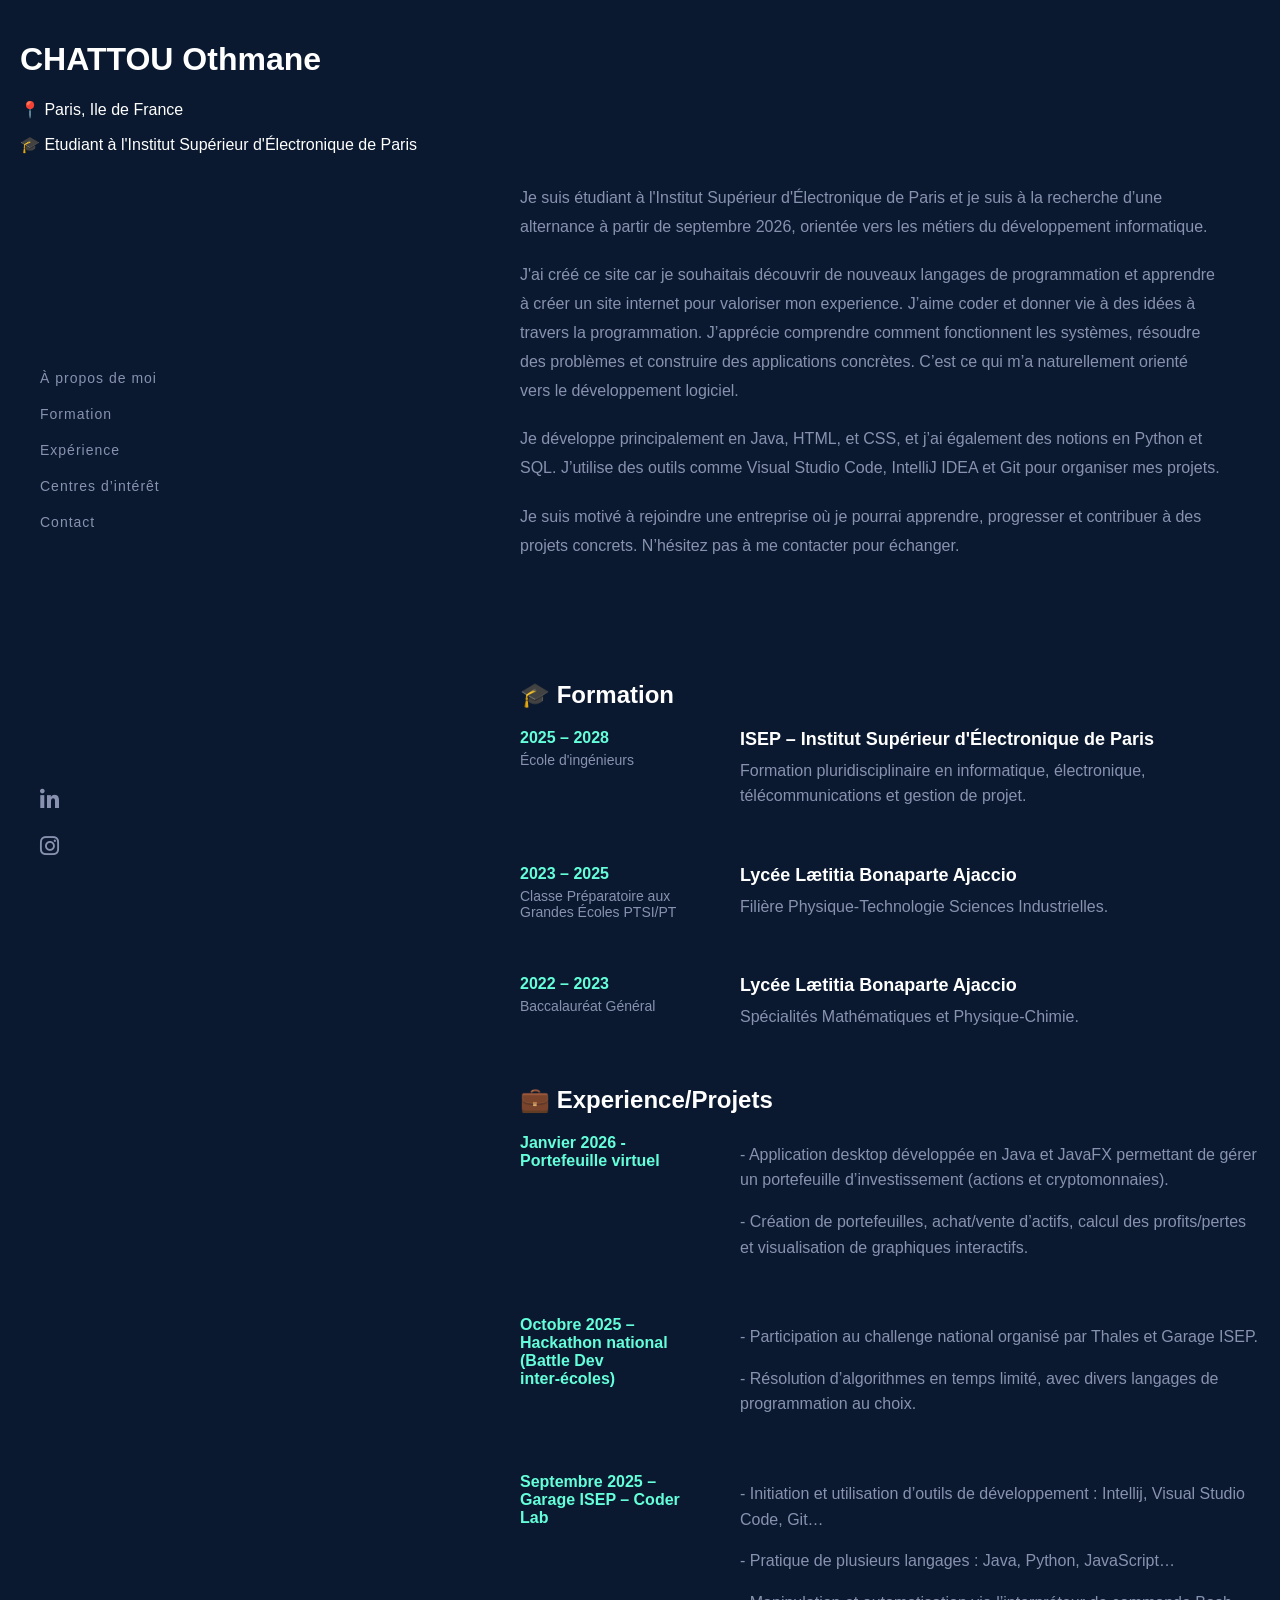
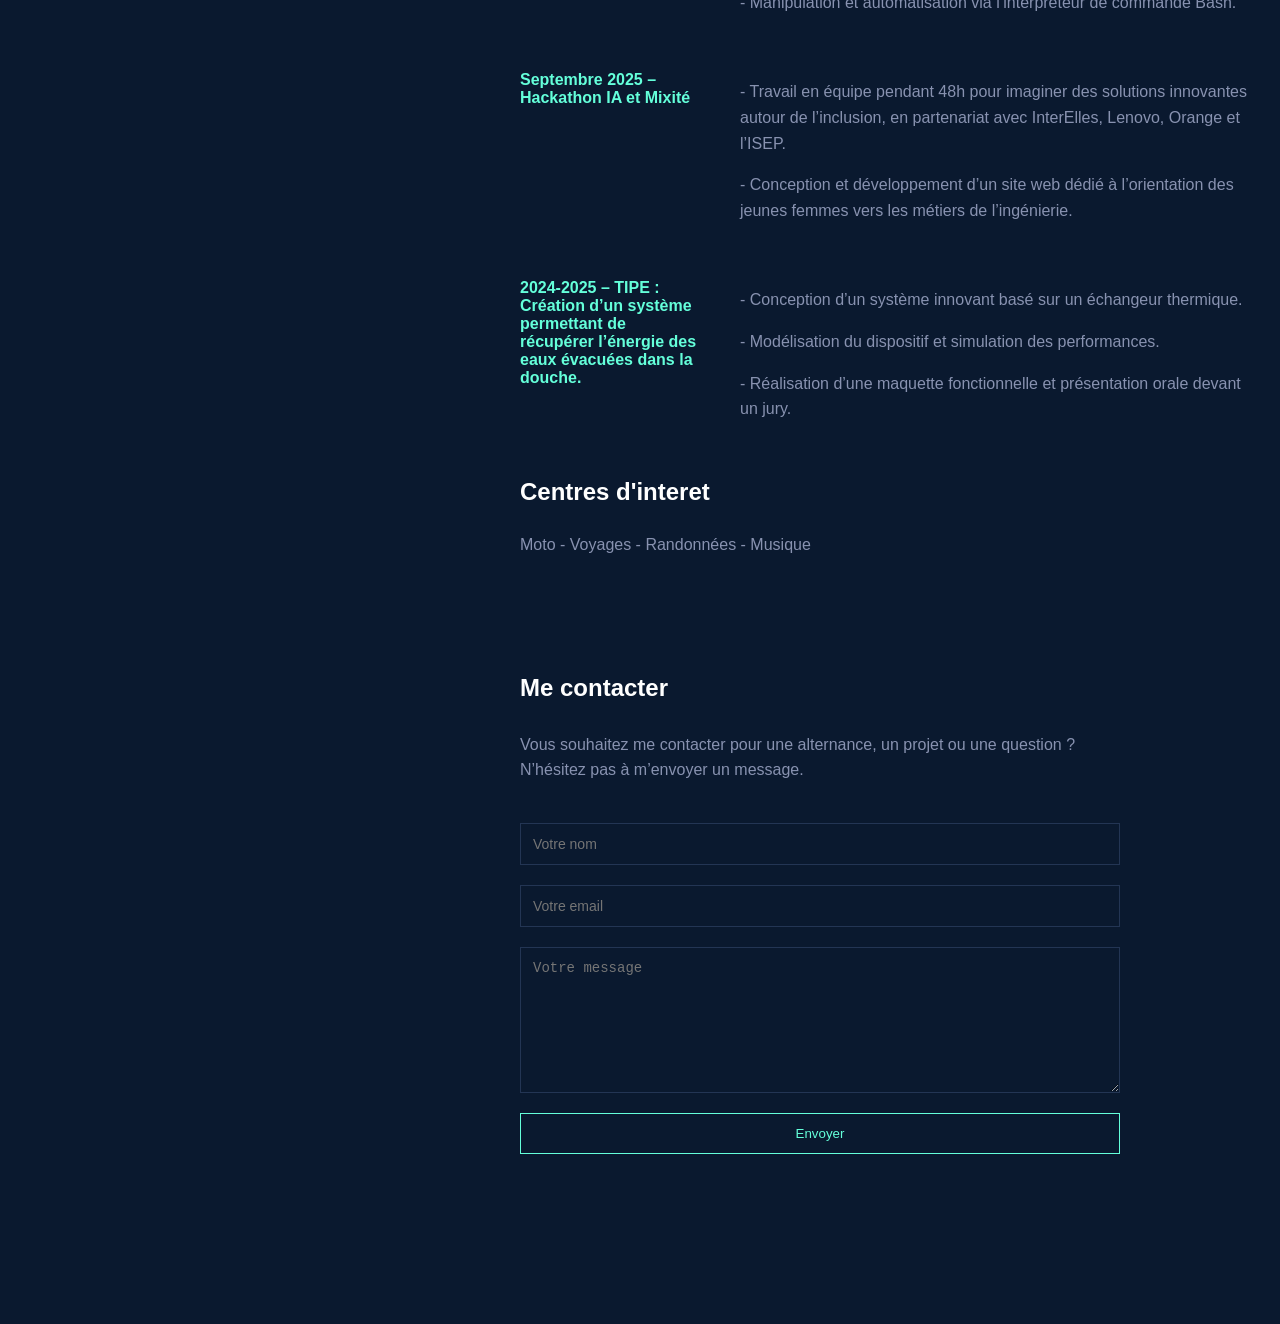
==== index.html @ a155cdb0 "Update and rename cvV2.html to index.html" ====
<!DOCTYPE html>
<html lang="fr">
<head>
    <meta charset="UTF-8">
    <meta name="viewport" content="width=device-width, initial-scale=1.0">
    <title>Curriculum Vitae - Ton Prénom</title>
    <link rel="stylesheet" href="StylesV2.css">
    <link rel="stylesheet" href="https://cdnjs.cloudflare.com/ajax/libs/font-awesome/6.5.0/css/all.min.css">
</head>

<div class="social-links">
    <a href="https://www.linkedin.com/in/othmane-chattou-8430502a8/" target="_blank" aria-label="LinkedIn">
        <i class="fab fa-linkedin-in"></i>
    </a>
    <a href="https://www.instagram.com/othmanechattou/" target="_blank" aria-label="Instagram">
        <i class="fab fa-instagram"></i>
    </a>
</div>

<body>

    <nav class="side-menu">
        <a href="#info-personnelle">À propos de moi</a>
        <a href="#formation">Formation</a>
        <a href="#Experience/Projets">Expérience</a>
        <a href="#interets">Centres d’intérêt</a>
        <a href="#contact">Contact</a>

    </nav>

    <div>
        <h1>CHATTOU Othmane</h1>
        <p>📍 Paris, Ile de France</p>   
        <p>🎓 Etudiant à l'Institut Supérieur d'Électronique de Paris</p>
    </div>

    <div class="cv-container">
        <!-- En-tête avec photo à droite -->
        <header class="cv-header">
            <div class="info-personnelle">
                <section class="About" id="info-personnelle">
                    <h2 class="section-title"></h2>
                    <div class="about-content">
                        <p> Je suis étudiant à l'Institut Supérieur d'Électronique de Paris et je suis à la recherche d’une alternance à partir de septembre 2026, orientée vers les métiers du développement informatique. </p>
                        <p> J'ai créé ce site car je souhaitais découvrir de nouveaux langages de programmation et apprendre à créer un site internet pour valoriser mon experience. J’aime coder et donner vie à des idées à travers la programmation. J’apprécie comprendre comment fonctionnent les systèmes, résoudre des problèmes et construire des applications concrètes. C’est ce qui m’a naturellement orienté vers le développement logiciel.</p>
                        <p>
Je développe principalement en Java, HTML, et CSS, et j’ai également des notions en Python et SQL. J’utilise des outils comme Visual Studio Code, IntelliJ IDEA et Git pour organiser mes projets.
</p>
                        <p>
Je suis motivé à rejoindre une entreprise où je pourrai apprendre, progresser et contribuer à des projets concrets. N’hésitez pas à me contacter pour échanger.
</p>
                    </div>
                </section>
            </div>

        </header>

        <!-- Section Formation -->
        <section class="Formation" id="formation">
            <h2>🎓 Formation</h2>

            <div class="formation-item">
                <div class="formation-left">
                    <h3>2025 – 2028</h3>
                    <p>École d'ingénieurs</p>
                </div>

                <div class="formation-right">
                    <h4>ISEP – Institut Supérieur d'Électronique de Paris</h4>
                    <p>Formation pluridisciplinaire en informatique, électronique, télécommunications et gestion de projet.</p>
                </div>
            </div>
            
            <div class="formation-item">
                <div class="formation-left">
                    <h3>2023 – 2025</h3>
                    <p>Classe Préparatoire aux Grandes Écoles PTSI/PT</p>
                </div>

                <div class="formation-right">
                    <h4>Lycée Lætitia Bonaparte Ajaccio</h4>
                    <p>Filière Physique-Technologie Sciences Industrielles.</p>
                </div>
            </div>
            
            <div class="formation-item">
                <div class="formation-left">
                    <h3>2022 – 2023</h3>
                    <p>Baccalauréat Général</p>
                </div>

                <div class="formation-right">
                    <h4>Lycée Lætitia Bonaparte Ajaccio</h4>
                    <p>Spécialités Mathématiques et Physique-Chimie.</p>
                </div>
            </div>
        </section>
        


        <!-- Section expérience / Projets -->
         <section class="Experience/Projets" id="Experience/Projets">
            <h2>💼 Experience/Projets</h2>
            <div class="experience-item">
                <div class="experience-left">
                    <h3>Janvier 2026 - Portefeuille virtuel</h3>
                </div>
                <div class="experience-right">
                    <p>
      - Application desktop développée en Java et JavaFX permettant de gérer un portefeuille 
      d’investissement (actions et cryptomonnaies). 
                    </p>
                    <p>
                        - Création de portefeuilles, achat/vente d’actifs, calcul des profits/pertes 
      et visualisation de graphiques interactifs.
                    </p>
                </div>
            </div>
            <div class="experience-item">
                <div class="experience-left">
                    <h3>Octobre 2025 – Hackathon national (Battle Dev inter-écoles)</h3>
                </div>
                <div class="experience-right">
                    <p>- Participation au challenge national organisé par Thales et Garage ISEP.</p>
                    <p>- Résolution d’algorithmes en temps limité, avec divers langages de programmation au choix.</p>
                </div>
            </div>  
            <div class="experience-item">
                <div class="experience-left">
                    <h3>Septembre 2025 – Garage ISEP – Coder Lab</h3>
                </div>
                <div class="experience-right">
                    <p>- Initiation et utilisation d’outils de développement : Intellij, Visual Studio Code, Git…</p>
                    <p>- Pratique de plusieurs langages : Java, Python, JavaScript…</p>
                    <p>- Manipulation et automatisation via l’interpréteur de commande Bash.</p>
                </div>
            </div>
            <div class="experience-item">
                <div class="experience-left">
                    <h3>Septembre 2025 – Hackathon IA et Mixité</h3>
                </div>
                <div class="experience-right">
                    <p>- Travail en équipe pendant 48h pour imaginer des solutions innovantes autour de l’inclusion, en 
partenariat avec InterElles, Lenovo, Orange et l’ISEP.</p>
                    <p>- Conception et développement d’un site web dédié à l’orientation des jeunes femmes vers les 
métiers de l’ingénierie.</p>
                </div>
            </div>
            <div class="experience-item">
                <div class="experience-left">
                    <h3>2024-2025 – TIPE : Création d’un système permettant de récupérer l’énergie des eaux évacuées 
dans la douche.</h3>
                </div>
                <div class="experience-right">
                    <p>- Conception d’un système innovant basé sur un échangeur thermique.</p>
                    <p>- Modélisation du dispositif et simulation des performances.</p>
                    <p>- Réalisation d’une maquette fonctionnelle et présentation orale devant un jury.</p>
                </div>
            </div>
        </section>
        
        <section class="Interets" id="interets">
            <h2 class="section-title">Centres d'interet</h2>
            <div class="interets-item">
                <div>
                    <p>Moto - Voyages - Randonnées - Musique</p>
                </div>
            </div>  
        </section>
        <section class="Contact" id="contact">
            <h2 class="section-title">Me contacter</h2>

            <p class="contact-text">
                Vous souhaitez me contacter pour une alternance, un projet ou une question ?
                N’hésitez pas à m’envoyer un message.
            </p>

            <form action="https://formspree.io/f/mdaanala" method="POST" class="contact-form">
                <input type="text" name="name" placeholder="Votre nom" required>
                <input type="email" name="email" placeholder="Votre email" required>
                <textarea name="message" placeholder="Votre message" required></textarea>

                <button type="submit">Envoyer</button>
            </form>
        </section>

        

        

        

    </div>




</body>
</html>
---- StylesV2.css ----
body {
    color: white;
    font-family: Arial, sans-serif;
    background-color: #0a192f;
    margin: 0;
    padding: 20px;
}

.photo-cv {
    position: absolute;
    top: 20px;
    right : 20px;
    width: 200px;
}

.Formation {
    margin-top: 60px;
}

.formation-item {
    display: grid;
    grid-template-columns: 180px 1fr;
    gap: 40px;
    margin-bottom: 40px;
}

.formation-left h3 {
    color: #64ffda;
    margin: 0;
    font-size: 16px;
}

.formation-left p {
    margin: 5px 0 0;
    font-size: 14px;
    color: #8892b0;
}

.formation-right h4 {
    margin: 0;
    color: white;
    font-size: 18px;
}

.formation-right p {
    margin-top: 8px;
    color: #8892b0;
    line-height: 1.6;
}








.Experience {
    margin-top: 60px;
}

.experience-item {
    display: grid;
    grid-template-columns: 180px 1fr;
    gap: 40px;
    margin-bottom: 40px;
}

.experience-left h3 {
    color: #64ffda;
    margin: 0;
    font-size: 16px;
}

.experience-left p {
    margin: 5px 0 0;
    font-size: 14px;
    color: #8892b0;
}

.experience-right h4 {
    margin: 0;
    color: white;
    font-size: 18px;
}

.experience-right p {
    margin-top: 8px;
    color: #8892b0;
    line-height: 1.6;
}













html {
    scroll-behavior: smooth;
}

.side-menu {
    position: fixed;
    top: 50%;
    left: 40px;
    transform: translateY(-50%);
    display: flex;
    flex-direction: column;
    gap: 20px;
}

.side-menu a {
    text-decoration: none;
    color: #8892b0;
    font-size: 14px;
    letter-spacing: 1px;
    transition: color 0.3s;
}

.side-menu a:hover {
    color: #64ffda;
}



.section-title {
    font-size: 24px;
    margin-bottom: 30px;
    color: white;
}

/* Section About */
.About {
    max-width: 700px;
    margin-bottom: 120px;
}

.about-content p {
    color: #8892b0;
    line-height: 1.8;
    margin-bottom: 20px;
}


.cv-container {
    margin-left: 500px;
}








.Interets {
    max-width: 700px;
    margin-bottom: 120px;
}

.interets-list {
    list-style: none;
    padding: 0;
}

.interets-list li {
    color: #8892b0;
    margin-bottom: 15px;
    position: relative;
    padding-left: 20px;
}

.interets-list li::before {
    content: "▹";
    position: absolute;
    left: 0;
    color: #64ffda;
}










.Contact {
    max-width: 600px;
    margin-bottom: 150px;
}

.contact-text {
    color: #8892b0;
    margin-bottom: 40px;
    line-height: 1.6;
}

.contact-form {
    display: flex;
    flex-direction: column;
    gap: 20px;
}

.contact-form input,
.contact-form textarea {
    background: transparent;
    border: 1px solid #233554;
    color: white;
    padding: 12px;
    font-size: 14px;
}

.contact-form textarea {
    min-height: 120px;
    resize: vertical;
}

.contact-form input:focus,
.contact-form textarea:focus {
    outline: none;
    border-color: #64ffda;
}

.contact-form button {
    background: transparent;
    border: 1px solid #64ffda;
    color: #64ffda;
    padding: 12px;
    cursor: pointer;
    transition: background 0.3s, color 0.3s;
}

.contact-form button:hover {
    background: #64ffda;
    color: #0a192f;
}











.social-links {
    position: fixed;
    bottom: 40px; /* distance par rapport au bas */
    left: 40px;   /* distance par rapport à gauche */
    display: flex;
    flex-direction: column; /* icônes en colonne */
    gap: 20px; /* espace entre chaque icône */
}

.social-links a {
    color: #8892b0;
    font-size: 22px;
    transition: transform 0.3s, color 0.3s;
}

.social-links a:hover {
    color: #64ffda;
    transform: translateY(-5px);
}


.Interets p{
    color: #8892b0
}
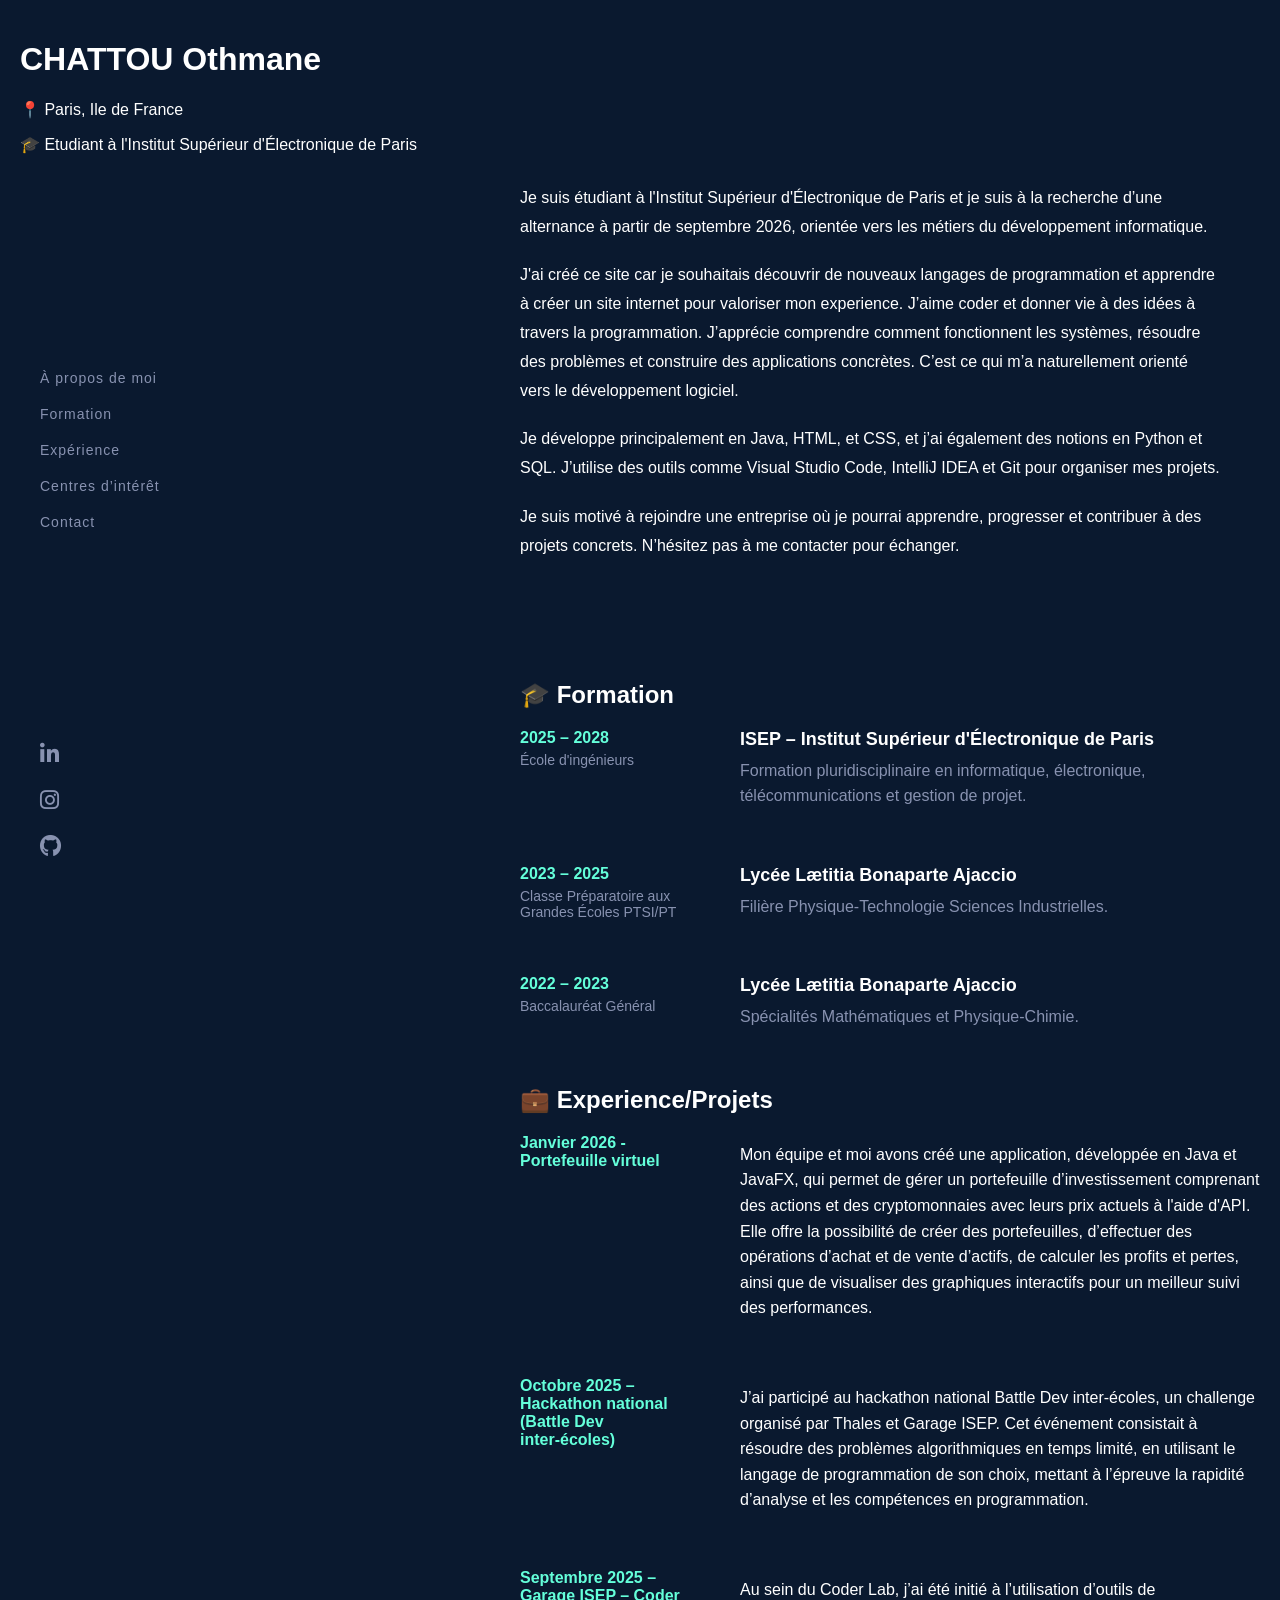
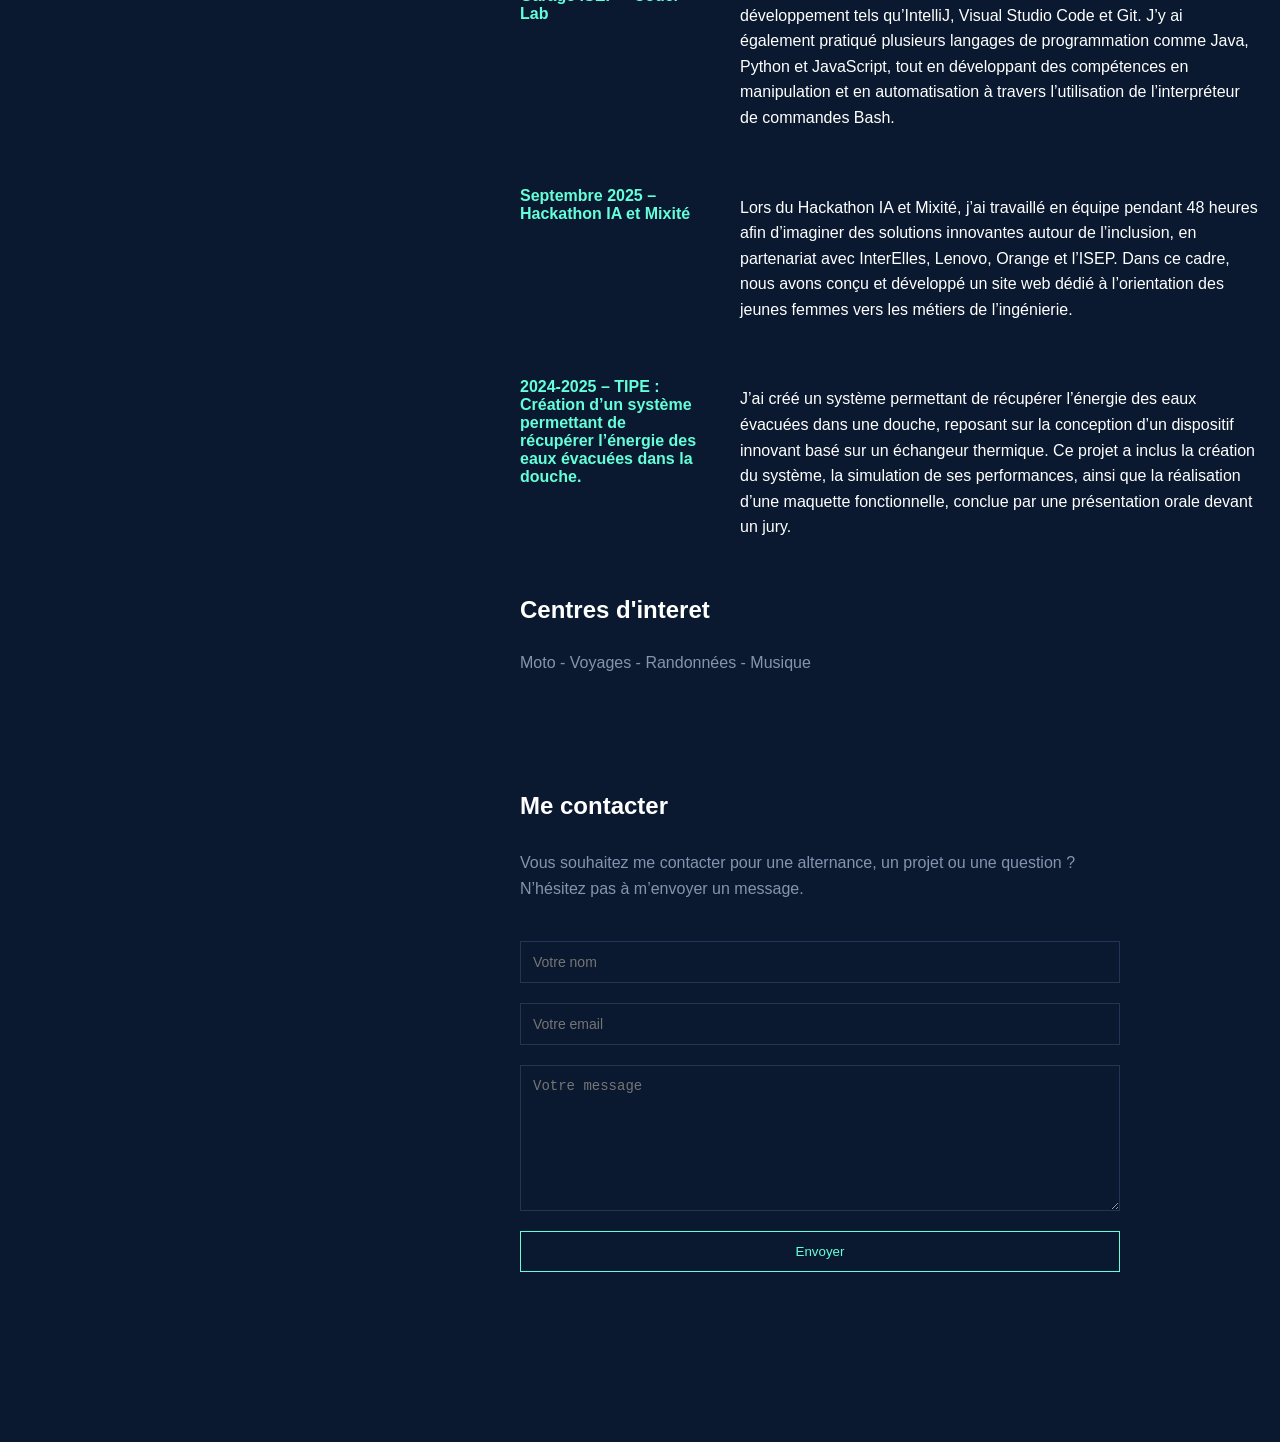
==== commit bd1a1544: "Refactor index.html with updated content and links" ====
--- a/index.html
+++ b/index.html
@@ -3,7 +3,7 @@
 <head>
     <meta charset="UTF-8">
     <meta name="viewport" content="width=device-width, initial-scale=1.0">
-    <title>Curriculum Vitae - Ton Prénom</title>
+    <title>Mon site personnel</title>
     <link rel="stylesheet" href="StylesV2.css">
     <link rel="stylesheet" href="https://cdnjs.cloudflare.com/ajax/libs/font-awesome/6.5.0/css/all.min.css">
 </head>
@@ -15,7 +15,13 @@
     <a href="https://www.instagram.com/othmanechattou/" target="_blank" aria-label="Instagram">
         <i class="fab fa-instagram"></i>
     </a>
+    <a href="https://github.com/Otha2a" target="_blank" aria-label="github">
+        <i class="fab fa-github"></i>
+    </a>
 </div>
+
+
+
 
 <body>
 
@@ -35,10 +41,9 @@
     </div>
 
     <div class="cv-container">
-        <!-- En-tête avec photo à droite -->
         <header class="cv-header">
             <div class="info-personnelle">
-                <section class="About" id="info-personnelle">
+                <section  id="info-personnelle" class="About reveal">
                     <h2 class="section-title"></h2>
                     <div class="about-content">
                         <p> Je suis étudiant à l'Institut Supérieur d'Électronique de Paris et je suis à la recherche d’une alternance à partir de septembre 2026, orientée vers les métiers du développement informatique. </p>
@@ -56,7 +61,7 @@
         </header>
 
         <!-- Section Formation -->
-        <section class="Formation" id="formation">
+        <section id="formation" class="Formation reveal">
             <h2>🎓 Formation</h2>
 
             <div class="formation-item">
@@ -99,7 +104,7 @@
 
 
         <!-- Section expérience / Projets -->
-         <section class="Experience/Projets" id="Experience/Projets">
+         <section id="Experience/Projets" class="Experience/Projets reveal">
             <h2>💼 Experience/Projets</h2>
             <div class="experience-item">
                 <div class="experience-left">
@@ -107,13 +112,8 @@
                 </div>
                 <div class="experience-right">
                     <p>
-      - Application desktop développée en Java et JavaFX permettant de gérer un portefeuille 
-      d’investissement (actions et cryptomonnaies). 
+      Mon équipe et moi avons créé une application, développée en Java et JavaFX, qui permet de gérer un portefeuille d’investissement comprenant des actions et des cryptomonnaies avec leurs prix actuels à l'aide d'API. Elle offre la possibilité de créer des portefeuilles, d’effectuer des opérations d’achat et de vente d’actifs, de calculer les profits et pertes, ainsi que de visualiser des graphiques interactifs pour un meilleur suivi des performances.
                     </p>
-                    <p>
-                        - Création de portefeuilles, achat/vente d’actifs, calcul des profits/pertes 
-      et visualisation de graphiques interactifs.
-                    </p>
                 </div>
             </div>
             <div class="experience-item">
@@ -121,8 +121,8 @@
                     <h3>Octobre 2025 – Hackathon national (Battle Dev inter-écoles)</h3>
                 </div>
                 <div class="experience-right">
-                    <p>- Participation au challenge national organisé par Thales et Garage ISEP.</p>
-                    <p>- Résolution d’algorithmes en temps limité, avec divers langages de programmation au choix.</p>
+                    <p>J’ai participé au hackathon national Battle Dev inter-écoles, un challenge organisé par Thales et Garage ISEP. Cet événement consistait à résoudre des problèmes algorithmiques en temps limité, en utilisant le langage de programmation de son choix, mettant à l’épreuve la rapidité d’analyse et les compétences en programmation.</p>
+
                 </div>
             </div>  
             <div class="experience-item">
@@ -130,9 +130,7 @@
                     <h3>Septembre 2025 – Garage ISEP – Coder Lab</h3>
                 </div>
                 <div class="experience-right">
-                    <p>- Initiation et utilisation d’outils de développement : Intellij, Visual Studio Code, Git…</p>
-                    <p>- Pratique de plusieurs langages : Java, Python, JavaScript…</p>
-                    <p>- Manipulation et automatisation via l’interpréteur de commande Bash.</p>
+                    <p>Au sein du Coder Lab, j’ai été initié à l’utilisation d’outils de développement tels qu’IntelliJ, Visual Studio Code et Git. J’y ai également pratiqué plusieurs langages de programmation comme Java, Python et JavaScript, tout en développant des compétences en manipulation et en automatisation à travers l’utilisation de l’interpréteur de commandes Bash.</p>
                 </div>
             </div>
             <div class="experience-item">
@@ -140,10 +138,7 @@
                     <h3>Septembre 2025 – Hackathon IA et Mixité</h3>
                 </div>
                 <div class="experience-right">
-                    <p>- Travail en équipe pendant 48h pour imaginer des solutions innovantes autour de l’inclusion, en 
-partenariat avec InterElles, Lenovo, Orange et l’ISEP.</p>
-                    <p>- Conception et développement d’un site web dédié à l’orientation des jeunes femmes vers les 
-métiers de l’ingénierie.</p>
+                    <p>Lors du Hackathon IA et Mixité, j’ai travaillé en équipe pendant 48 heures afin d’imaginer des solutions innovantes autour de l’inclusion, en partenariat avec InterElles, Lenovo, Orange et l’ISEP. Dans ce cadre, nous avons conçu et développé un site web dédié à l’orientation des jeunes femmes vers les métiers de l’ingénierie.</p>
                 </div>
             </div>
             <div class="experience-item">
@@ -152,14 +147,12 @@
 dans la douche.</h3>
                 </div>
                 <div class="experience-right">
-                    <p>- Conception d’un système innovant basé sur un échangeur thermique.</p>
-                    <p>- Modélisation du dispositif et simulation des performances.</p>
-                    <p>- Réalisation d’une maquette fonctionnelle et présentation orale devant un jury.</p>
-                </div>
-            </div>
-        </section>
-        
-        <section class="Interets" id="interets">
+                    <p>J’ai créé un système permettant de récupérer l’énergie des eaux évacuées dans une douche, reposant sur la conception d’un dispositif innovant basé sur un échangeur thermique. Ce projet a inclus la création du système, la simulation de ses performances, ainsi que la réalisation d’une maquette fonctionnelle, conclue par une présentation orale devant un jury.</p>
+                </div>
+            </div>
+        </section>
+        
+        <section id="interets" class="Interets reveal">
             <h2 class="section-title">Centres d'interet</h2>
             <div class="interets-item">
                 <div>
@@ -167,7 +160,7 @@
                 </div>
             </div>  
         </section>
-        <section class="Contact" id="contact">
+        <section id="contact" class="Contact reveal">
             <h2 class="section-title">Me contacter</h2>
 
             <p class="contact-text">
@@ -193,6 +186,58 @@
     </div>
 
 
+    <script>
+function revealOnScroll() {
+  const reveals = document.querySelectorAll('.reveal');
+
+  reveals.forEach(element => {
+    const windowHeight = window.innerHeight;
+    const elementTop = element.getBoundingClientRect().top;
+    const visiblePoint = 100;
+
+    if (elementTop < windowHeight - visiblePoint) {
+      element.classList.add('active');
+    }
+  });
+}
+
+window.addEventListener('scroll', revealOnScroll);
+window.addEventListener('load', revealOnScroll);
+</script>
+
+<button id="scrollTopBtn" title="Retour en haut">↑</button>
+
+<script>
+const scrollBtn = document.getElementById("scrollTopBtn");
+
+window.addEventListener("scroll", () => {
+  if (window.scrollY > 300) {
+    scrollBtn.style.display = "block";
+  } else {
+    scrollBtn.style.display = "none";
+  }
+});
+
+scrollBtn.addEventListener("click", () => {
+  window.scrollTo({
+    top: 0,
+    behavior: "smooth"
+  });
+});
+</script>
+
+<script>
+const menuLinks = document.querySelectorAll(".side-menu a");
+
+menuLinks.forEach(link => {
+  link.addEventListener("click", () => {
+    // retire active partout
+    menuLinks.forEach(l => l.classList.remove("active"));
+    // ajoute active au lien cliqué
+    link.classList.add("active");
+  });
+});
+</script>
 
 
 </body>
--- a/StylesV2.css
+++ b/StylesV2.css
@@ -88,7 +88,7 @@
 
 .experience-right p {
     margin-top: 8px;
-    color: #8892b0;
+    color: #ffffff;
     line-height: 1.6;
 }
 
@@ -145,7 +145,7 @@
 }
 
 .about-content p {
-    color: #8892b0;
+    color: #ffffff;
     line-height: 1.8;
     margin-bottom: 20px;
 }
@@ -279,4 +279,88 @@
 
 .Interets p{
     color: #8892b0
-}+}
+
+
+
+
+
+
+
+
+
+
+
+
+
+
+
+
+
+@media screen and (max-width: 768px) {
+
+    /* On annule le menu fixe à gauche */
+    .side-menu {
+        position: static;
+        display: flex;
+        flex-wrap: wrap;
+        justify-content: center;
+        margin-bottom: 20px;
+    }
+
+    /* On enlève la marge qui décale tout */
+    .cv-container {
+        margin-left: 0;
+        width: 100%;
+    }
+
+    /* On réduit les titres */
+    h1 { font-size: 26px; }
+    h2 { font-size: 20px; }
+
+    /* Texte plus lisible */
+    p, li {
+        font-size: 15px;
+        line-height: 1.6;
+    }
+}
+
+
+
+/* apparaitre le texte doucement*/
+
+/* État caché au départ */
+.reveal {
+  opacity: 0;
+  transform: translateY(30px);
+  transition: all 0.8s ease;
+}
+
+/* État visible */
+.reveal.active {
+  opacity: 1;
+  transform: translateY(0);
+}
+
+
+/* partie pour remonter en haut de la page */
+
+#scrollTopBtn {
+  position: fixed;
+  bottom: 30px;
+  right: 30px;
+  background-color: #64ffda;
+  color: #0a192f;
+  border: none;
+  padding: 10px 15px;
+  border-radius: 50%;
+  font-size: 18px;
+  cursor: pointer;
+  display: none;
+  z-index: 1000;
+  transition: 0.3s;
+}
+
+#scrollTopBtn:hover {
+  background-color: #52e0c4;
+}
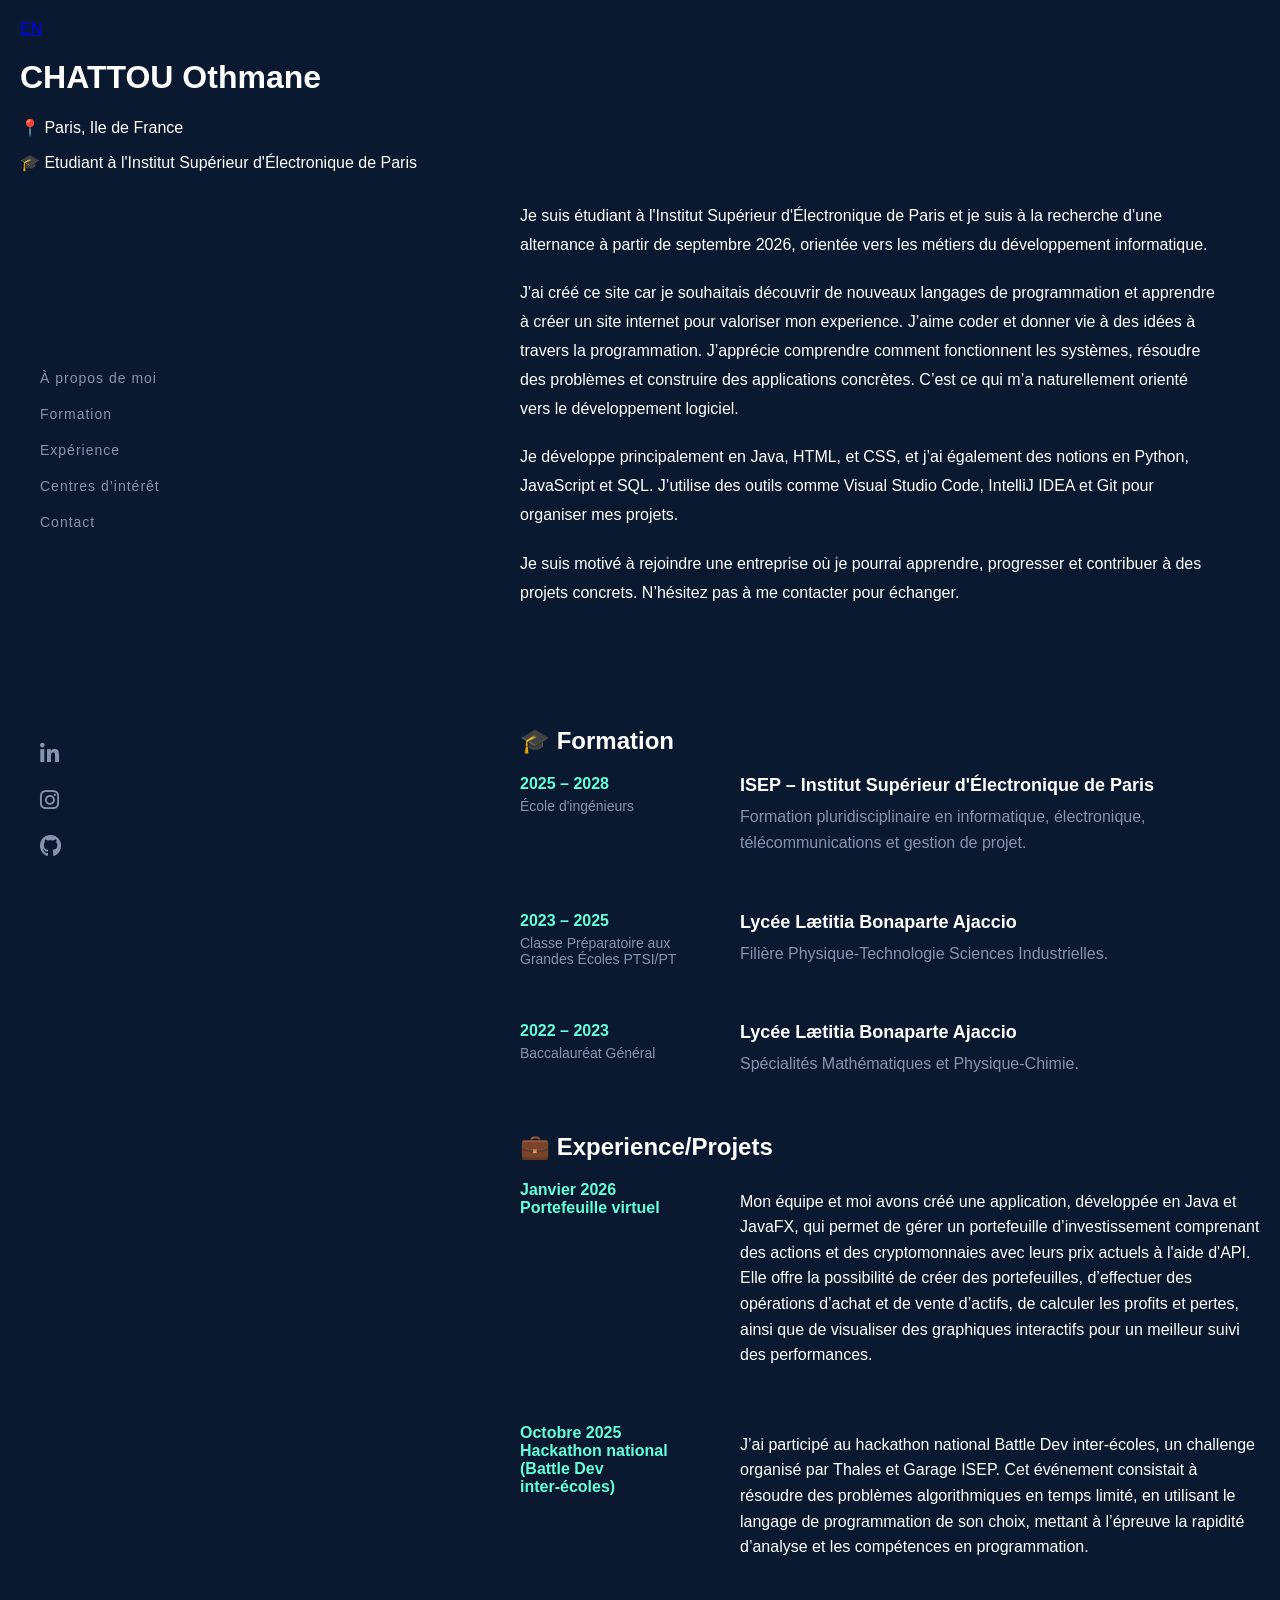
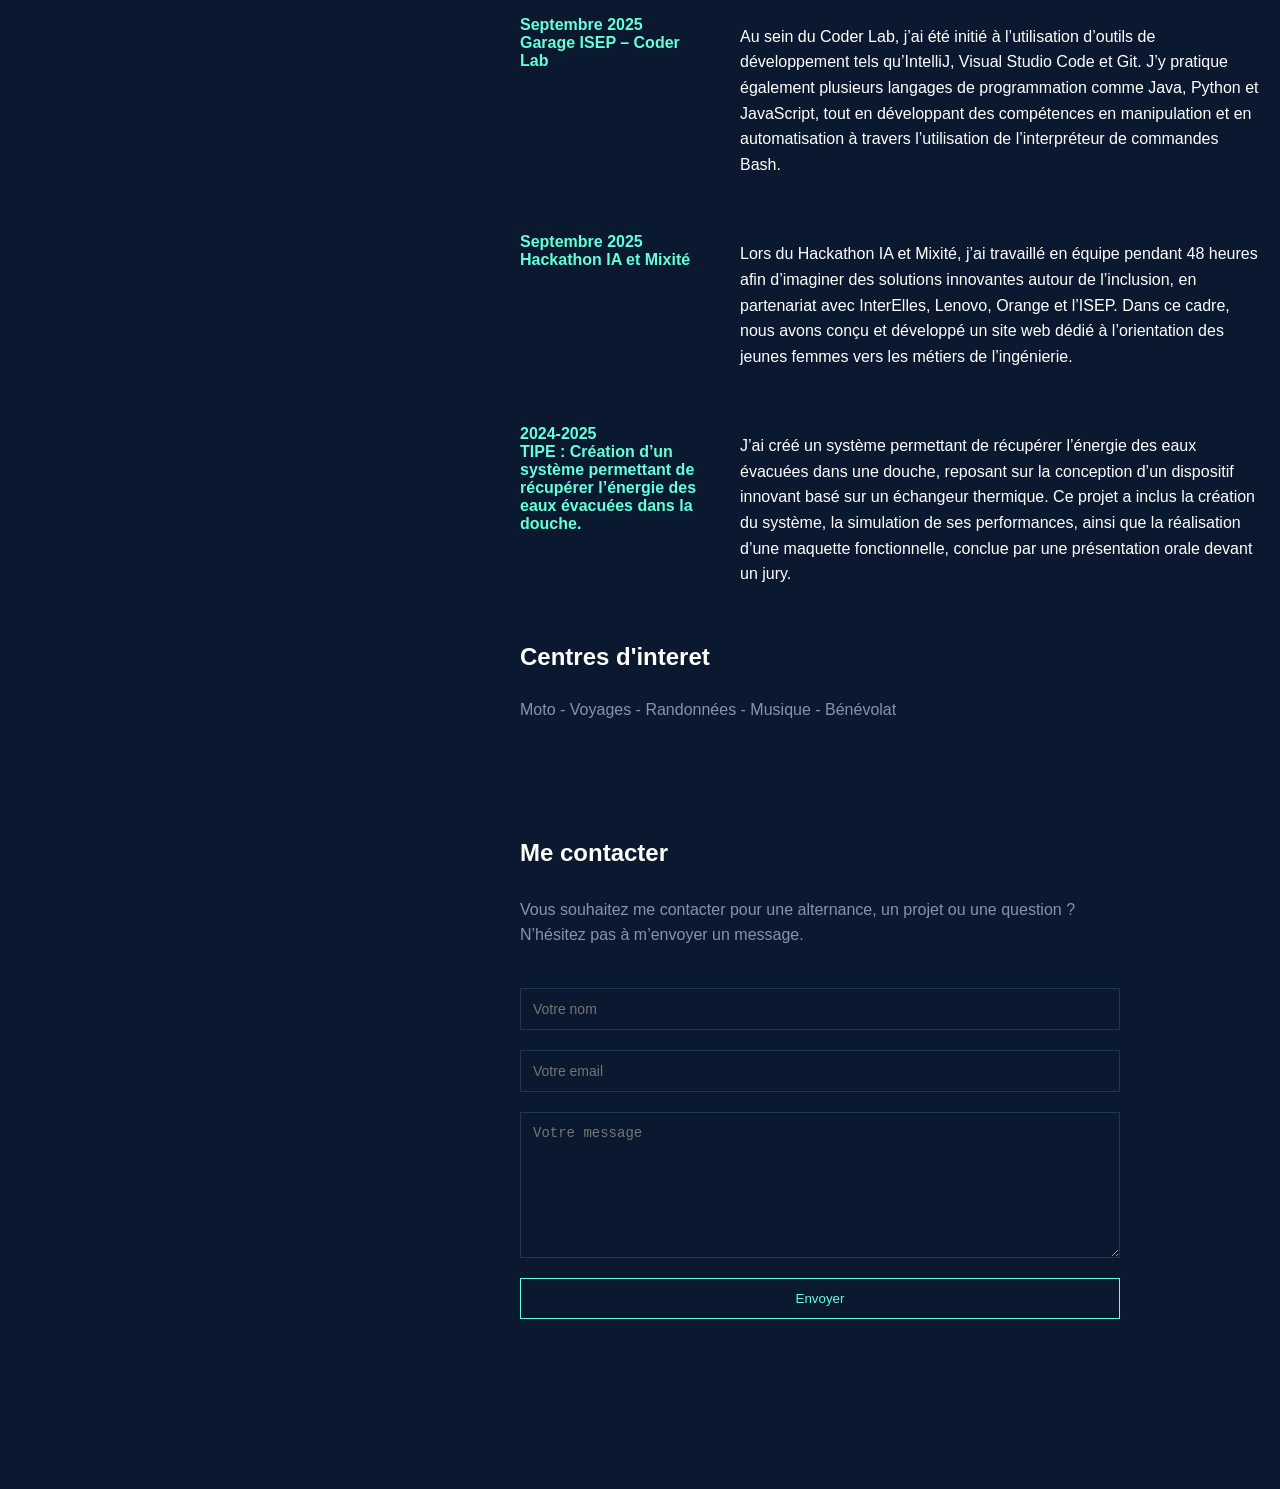
==== commit 9103c38a: "Refactor index.html structure and content" ====
--- a/index.html
+++ b/index.html
@@ -7,6 +7,8 @@
     <link rel="stylesheet" href="StylesV2.css">
     <link rel="stylesheet" href="https://cdnjs.cloudflare.com/ajax/libs/font-awesome/6.5.0/css/all.min.css">
 </head>
+
+<a href="cvV2-en.html" class="lang-btn">EN</a>
 
 <div class="social-links">
     <a href="https://www.linkedin.com/in/othmane-chattou-8430502a8/" target="_blank" aria-label="LinkedIn">
@@ -25,6 +27,7 @@
 
 <body>
 
+
     <nav class="side-menu">
         <a href="#info-personnelle">À propos de moi</a>
         <a href="#formation">Formation</a>
@@ -49,7 +52,7 @@
                         <p> Je suis étudiant à l'Institut Supérieur d'Électronique de Paris et je suis à la recherche d’une alternance à partir de septembre 2026, orientée vers les métiers du développement informatique. </p>
                         <p> J'ai créé ce site car je souhaitais découvrir de nouveaux langages de programmation et apprendre à créer un site internet pour valoriser mon experience. J’aime coder et donner vie à des idées à travers la programmation. J’apprécie comprendre comment fonctionnent les systèmes, résoudre des problèmes et construire des applications concrètes. C’est ce qui m’a naturellement orienté vers le développement logiciel.</p>
                         <p>
-Je développe principalement en Java, HTML, et CSS, et j’ai également des notions en Python et SQL. J’utilise des outils comme Visual Studio Code, IntelliJ IDEA et Git pour organiser mes projets.
+Je développe principalement en Java, HTML, et CSS, et j’ai également des notions en Python, JavaScript et SQL. J’utilise des outils comme Visual Studio Code, IntelliJ IDEA et Git pour organiser mes projets.
 </p>
                         <p>
 Je suis motivé à rejoindre une entreprise où je pourrai apprendre, progresser et contribuer à des projets concrets. N’hésitez pas à me contacter pour échanger.
@@ -108,8 +111,10 @@
             <h2>💼 Experience/Projets</h2>
             <div class="experience-item">
                 <div class="experience-left">
-                    <h3>Janvier 2026 - Portefeuille virtuel</h3>
-                </div>
+                    <h3>Janvier 2026</h3>
+                    <h3>Portefeuille virtuel</h3>
+                </div>
+                
                 <div class="experience-right">
                     <p>
       Mon équipe et moi avons créé une application, développée en Java et JavaFX, qui permet de gérer un portefeuille d’investissement comprenant des actions et des cryptomonnaies avec leurs prix actuels à l'aide d'API. Elle offre la possibilité de créer des portefeuilles, d’effectuer des opérations d’achat et de vente d’actifs, de calculer les profits et pertes, ainsi que de visualiser des graphiques interactifs pour un meilleur suivi des performances.
@@ -118,7 +123,8 @@
             </div>
             <div class="experience-item">
                 <div class="experience-left">
-                    <h3>Octobre 2025 – Hackathon national (Battle Dev inter-écoles)</h3>
+                    <h3>Octobre 2025</h3>
+                    <h3>Hackathon national (Battle Dev inter-écoles)</h3>
                 </div>
                 <div class="experience-right">
                     <p>J’ai participé au hackathon national Battle Dev inter-écoles, un challenge organisé par Thales et Garage ISEP. Cet événement consistait à résoudre des problèmes algorithmiques en temps limité, en utilisant le langage de programmation de son choix, mettant à l’épreuve la rapidité d’analyse et les compétences en programmation.</p>
@@ -127,15 +133,17 @@
             </div>  
             <div class="experience-item">
                 <div class="experience-left">
-                    <h3>Septembre 2025 – Garage ISEP – Coder Lab</h3>
-                </div>
-                <div class="experience-right">
-                    <p>Au sein du Coder Lab, j’ai été initié à l’utilisation d’outils de développement tels qu’IntelliJ, Visual Studio Code et Git. J’y ai également pratiqué plusieurs langages de programmation comme Java, Python et JavaScript, tout en développant des compétences en manipulation et en automatisation à travers l’utilisation de l’interpréteur de commandes Bash.</p>
-                </div>
-            </div>
-            <div class="experience-item">
-                <div class="experience-left">
-                    <h3>Septembre 2025 – Hackathon IA et Mixité</h3>
+                    <h3>Septembre 2025</h3>
+                    <h3>Garage ISEP – Coder Lab</h3>
+                </div>
+                <div class="experience-right">
+                    <p>Au sein du Coder Lab, j’ai été initié à l’utilisation d’outils de développement tels qu’IntelliJ, Visual Studio Code et Git. J’y pratique également plusieurs langages de programmation comme Java, Python et JavaScript, tout en développant des compétences en manipulation et en automatisation à travers l’utilisation de l’interpréteur de commandes Bash.</p>
+                </div>
+            </div>
+            <div class="experience-item">
+                <div class="experience-left">
+                    <h3>Septembre 2025</h3>
+                    <h3>Hackathon IA et Mixité</h3>
                 </div>
                 <div class="experience-right">
                     <p>Lors du Hackathon IA et Mixité, j’ai travaillé en équipe pendant 48 heures afin d’imaginer des solutions innovantes autour de l’inclusion, en partenariat avec InterElles, Lenovo, Orange et l’ISEP. Dans ce cadre, nous avons conçu et développé un site web dédié à l’orientation des jeunes femmes vers les métiers de l’ingénierie.</p>
@@ -143,8 +151,8 @@
             </div>
             <div class="experience-item">
                 <div class="experience-left">
-                    <h3>2024-2025 – TIPE : Création d’un système permettant de récupérer l’énergie des eaux évacuées 
-dans la douche.</h3>
+                    <h3>2024-2025</h3>
+                    <h3>TIPE : Création d’un système permettant de récupérer l’énergie des eaux évacuées dans la douche.</h3>
                 </div>
                 <div class="experience-right">
                     <p>J’ai créé un système permettant de récupérer l’énergie des eaux évacuées dans une douche, reposant sur la conception d’un dispositif innovant basé sur un échangeur thermique. Ce projet a inclus la création du système, la simulation de ses performances, ainsi que la réalisation d’une maquette fonctionnelle, conclue par une présentation orale devant un jury.</p>
@@ -156,7 +164,7 @@
             <h2 class="section-title">Centres d'interet</h2>
             <div class="interets-item">
                 <div>
-                    <p>Moto - Voyages - Randonnées - Musique</p>
+                    <p>Moto - Voyages - Randonnées - Musique - Bénévolat</p>
                 </div>
             </div>  
         </section>
@@ -240,5 +248,9 @@
 </script>
 
 
+
+
+
+
 </body>
 </html>
--- a/StylesV2.css
+++ b/StylesV2.css
@@ -128,6 +128,11 @@
 
 .side-menu a:hover {
     color: #64ffda;
+}
+
+.side-menu a.active {
+  color: #64ffda;
+  transform: translateX(10px); /* décale vers la droite */
 }
 
 
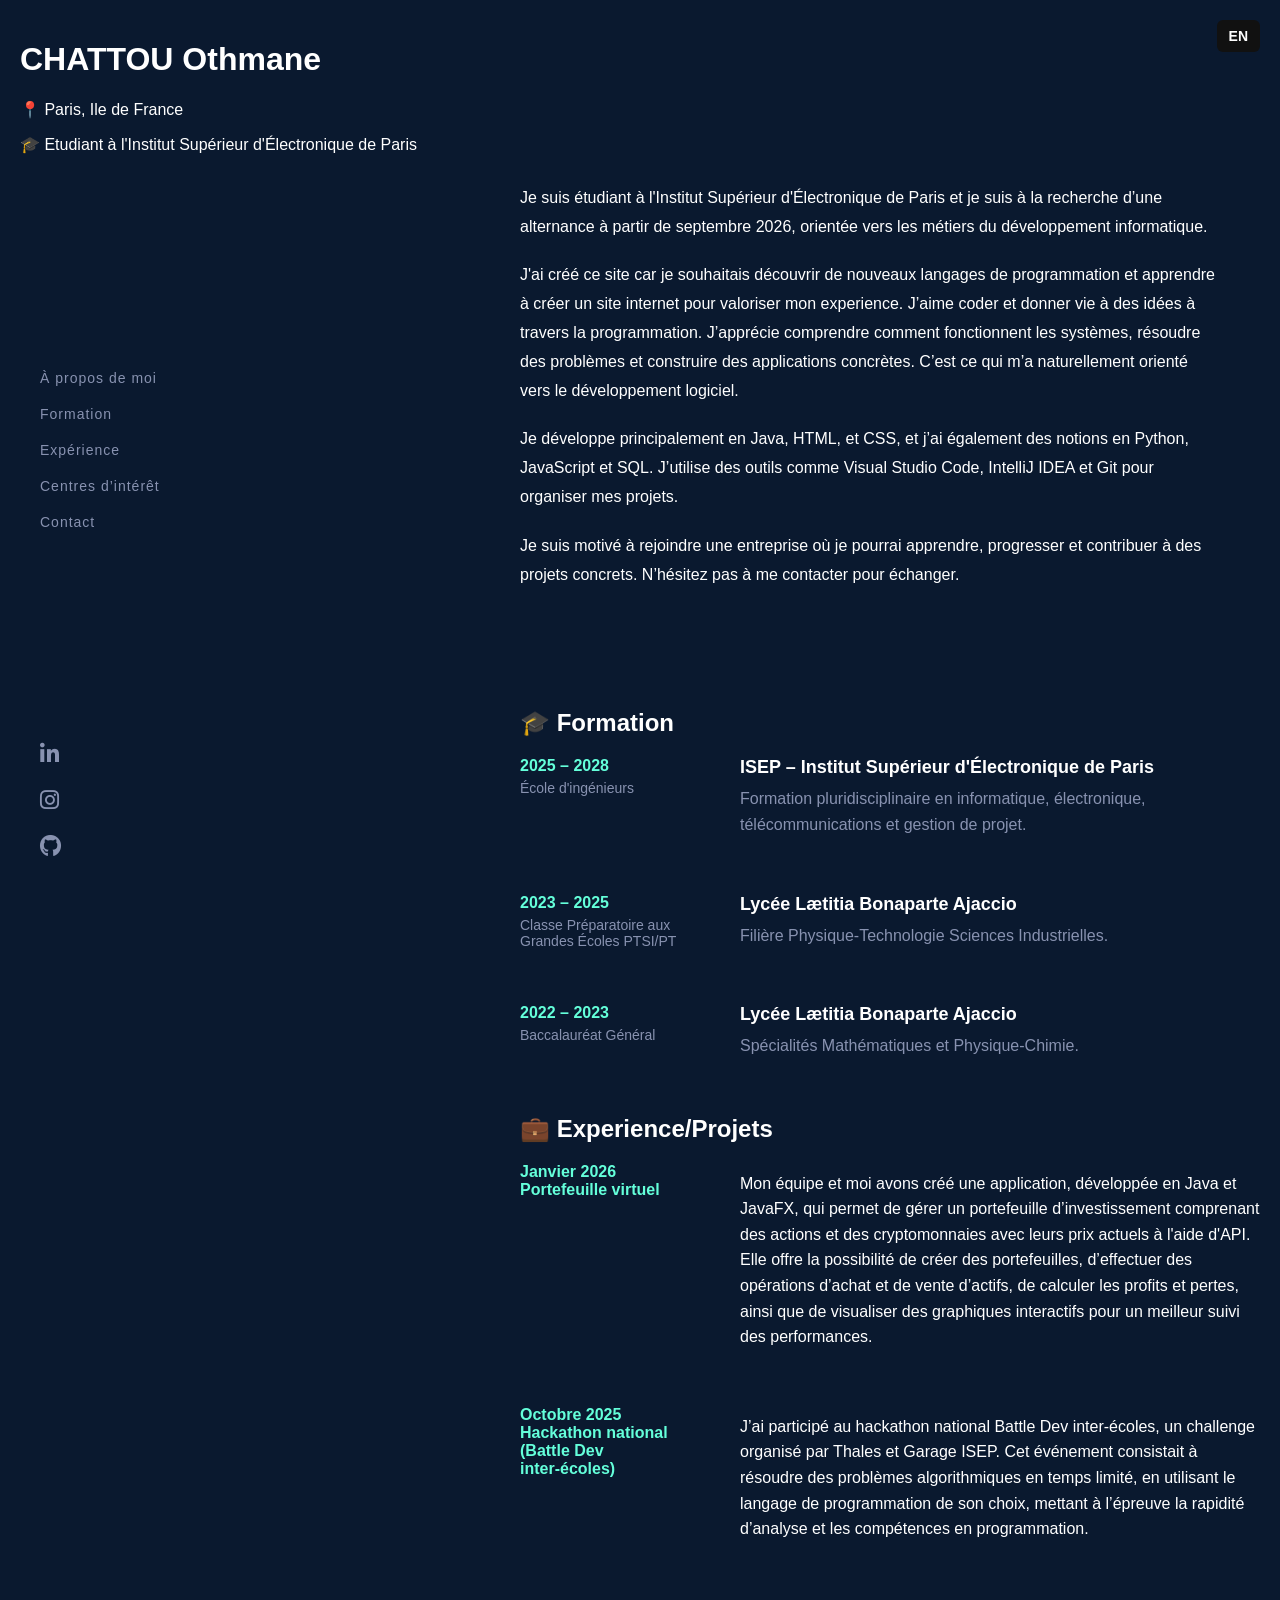
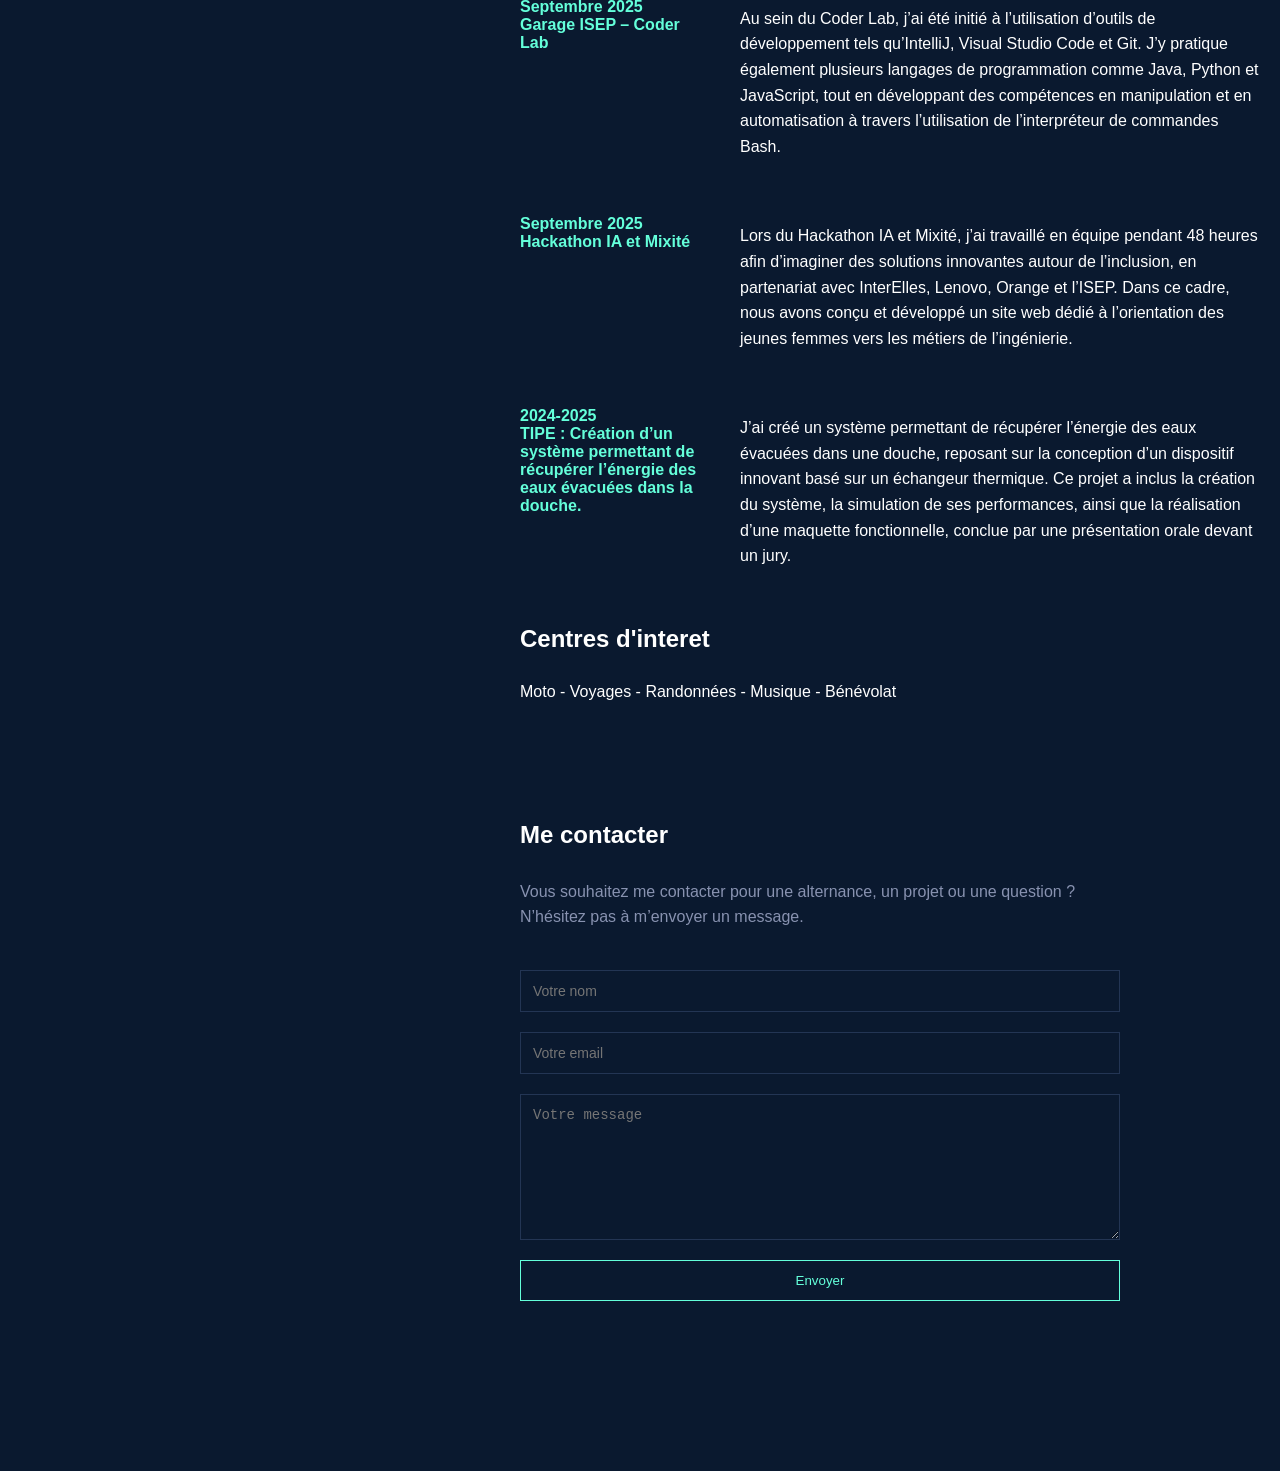
==== commit 1865e773: "Fix HTML encoding issues and update links" ====
--- a/index.html
+++ b/index.html
@@ -8,7 +8,7 @@
     <link rel="stylesheet" href="https://cdnjs.cloudflare.com/ajax/libs/font-awesome/6.5.0/css/all.min.css">
 </head>
 
-<a href="cvV2-en.html" class="lang-btn">EN</a>
+<a href="index-en.html" class="lang-btn">EN</a>
 
 <div class="social-links">
     <a href="https://www.linkedin.com/in/othmane-chattou-8430502a8/" target="_blank" aria-label="LinkedIn">
@@ -254,3 +254,4 @@
 
 </body>
 </html>
+
--- a/StylesV2.css
+++ b/StylesV2.css
@@ -8,12 +8,6 @@
     padding: 20px;
 }
 
-.photo-cv {
-    position: absolute;
-    top: 20px;
-    right : 20px;
-    width: 200px;
-}
 
 .Formation {
     margin-top: 60px;
@@ -73,6 +67,7 @@
     margin: 0;
     font-size: 16px;
 }
+
 
 .experience-left p {
     margin: 5px 0 0;
@@ -283,24 +278,24 @@
 
 
 .Interets p{
-    color: #8892b0
-}
-
-
-
-
-
-
-
-
-
-
-
-
-
-
-
-
+    color: #ffffff
+}
+
+
+
+
+
+
+
+
+
+
+
+
+
+
+
+/* ecran telephone...*/
 
 @media screen and (max-width: 768px) {
 
@@ -310,7 +305,7 @@
         display: flex;
         flex-wrap: wrap;
         justify-content: center;
-        margin-bottom: 20px;
+        margin-bottom: 30px;
     }
 
     /* On enlève la marge qui décale tout */
@@ -367,5 +362,25 @@
 }
 
 #scrollTopBtn:hover {
-  background-color: #52e0c4;
-}
+  background-color: #021cad;
+}
+
+
+
+
+/* changer de langue*/
+
+.lang-btn {
+  position: fixed;
+  top: 20px;
+  right: 20px;
+  padding: 8px 12px;
+  background: #111;
+  color: white;
+  text-decoration: none;
+  border-radius: 6px;
+  font-weight: bold;
+  font-size: 14px;
+
+}
+
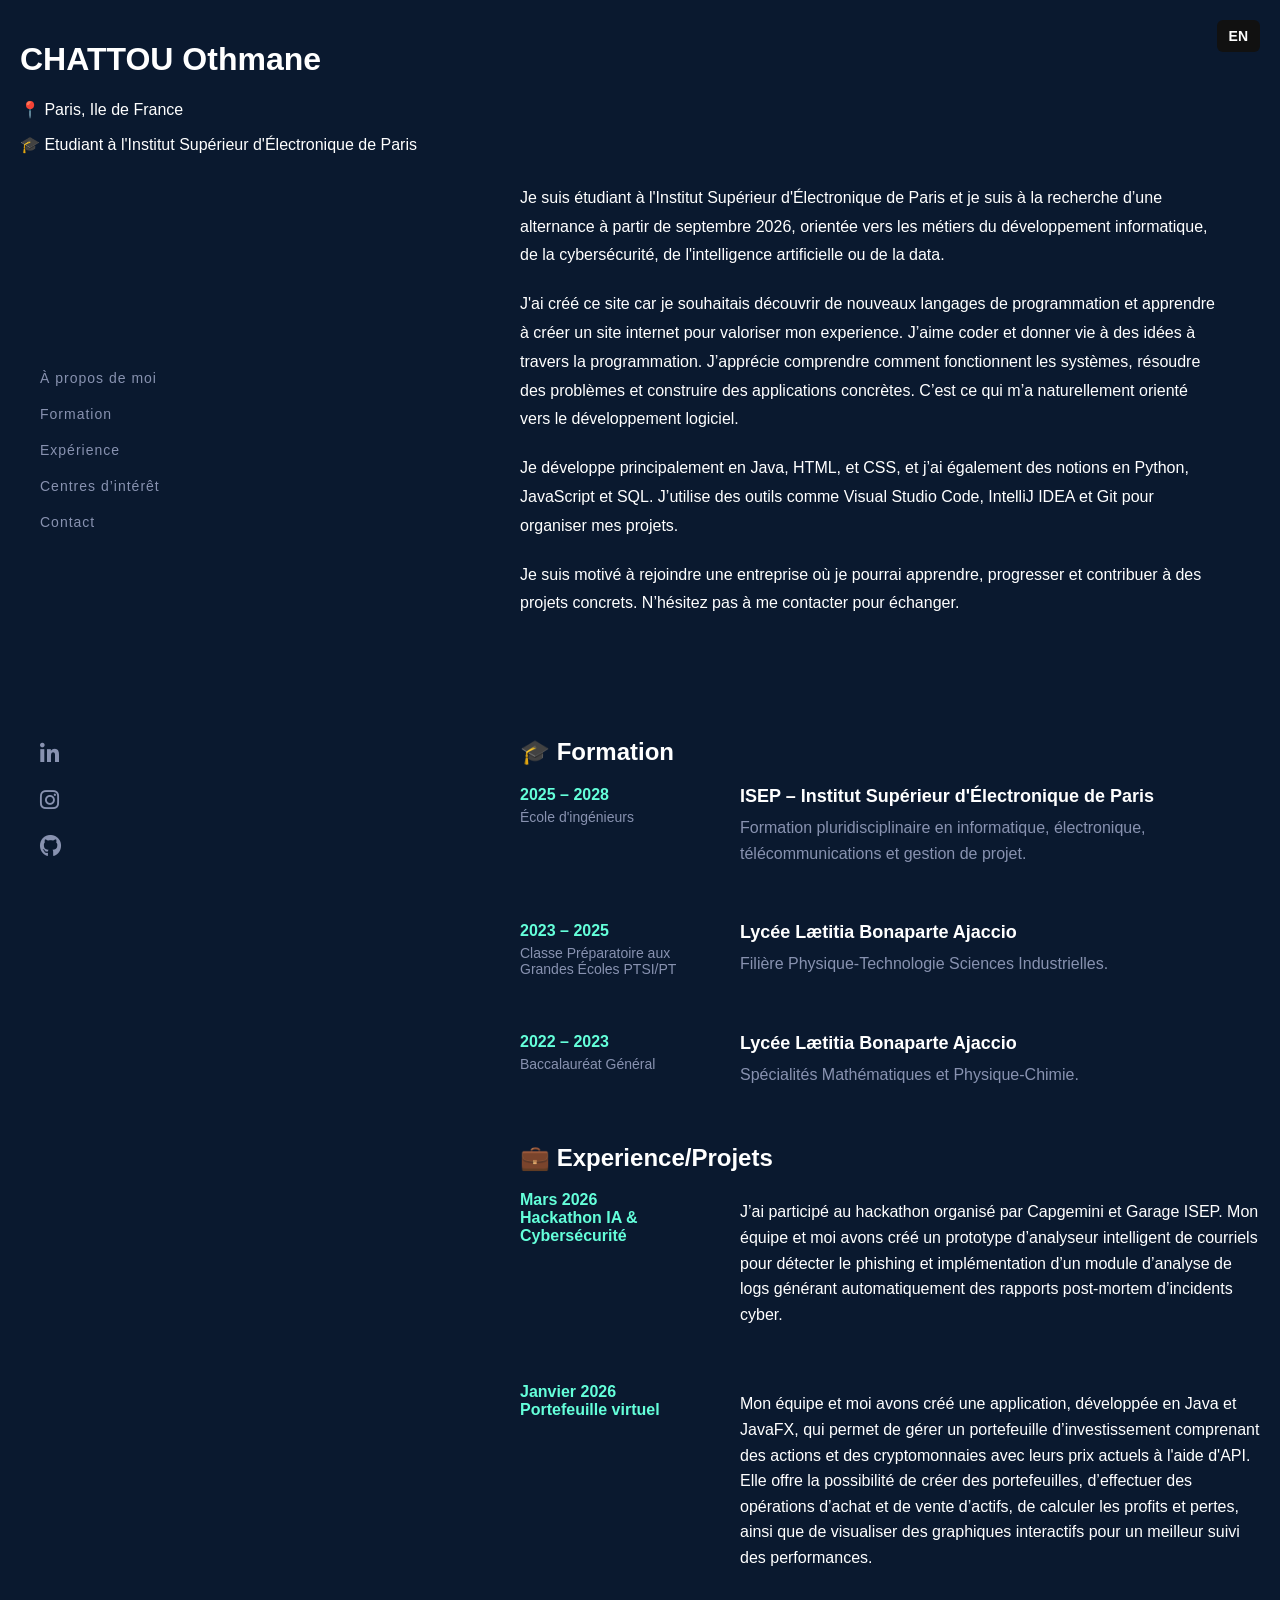
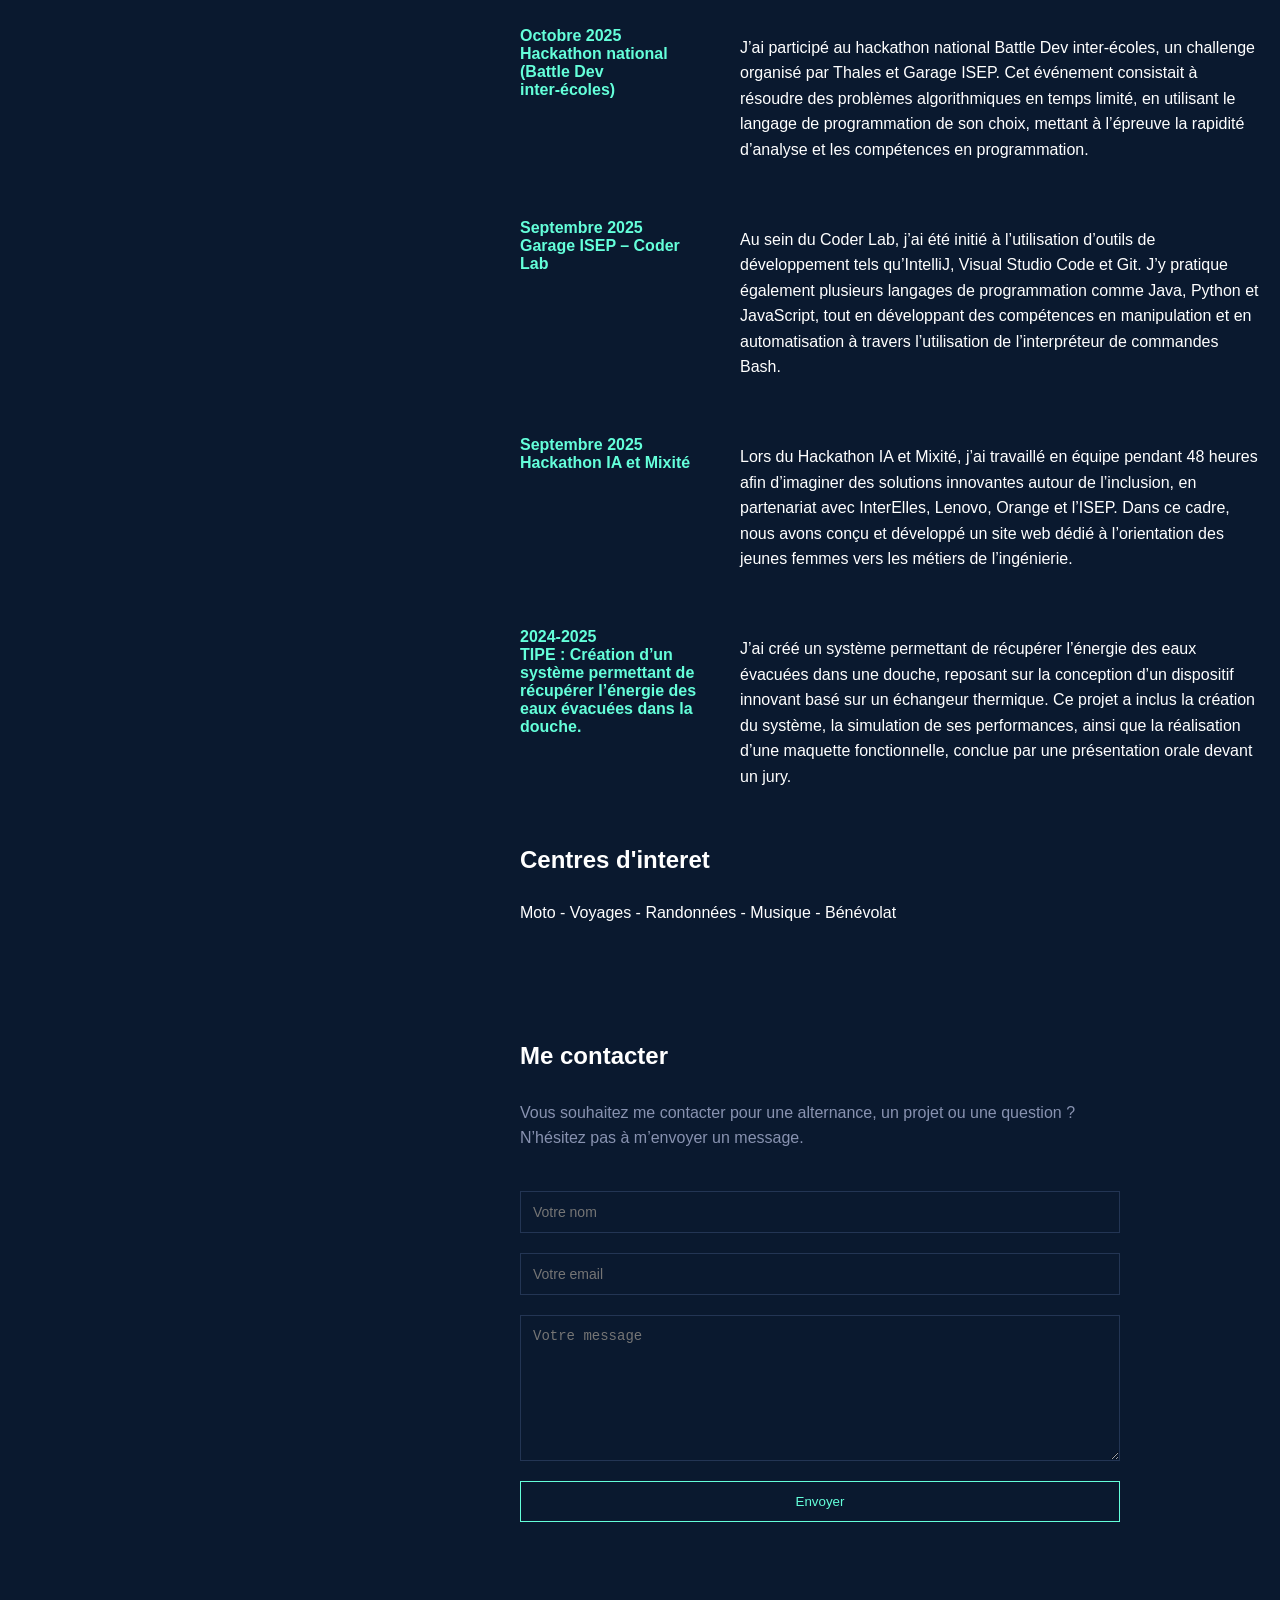
==== commit 0b6d6a44: "Revise index.html for content and structure updates Updated the content and structure of the persona" ====
--- a/index.html
+++ b/index.html
@@ -49,7 +49,7 @@
                 <section  id="info-personnelle" class="About reveal">
                     <h2 class="section-title"></h2>
                     <div class="about-content">
-                        <p> Je suis étudiant à l'Institut Supérieur d'Électronique de Paris et je suis à la recherche d’une alternance à partir de septembre 2026, orientée vers les métiers du développement informatique. </p>
+                        <p> Je suis étudiant à l'Institut Supérieur d'Électronique de Paris et je suis à la recherche d’une alternance à partir de septembre 2026, orientée vers les métiers du développement informatique, de la cybersécurité, de l'intelligence artificielle ou de la data. </p>
                         <p> J'ai créé ce site car je souhaitais découvrir de nouveaux langages de programmation et apprendre à créer un site internet pour valoriser mon experience. J’aime coder et donner vie à des idées à travers la programmation. J’apprécie comprendre comment fonctionnent les systèmes, résoudre des problèmes et construire des applications concrètes. C’est ce qui m’a naturellement orienté vers le développement logiciel.</p>
                         <p>
 Je développe principalement en Java, HTML, et CSS, et j’ai également des notions en Python, JavaScript et SQL. J’utilise des outils comme Visual Studio Code, IntelliJ IDEA et Git pour organiser mes projets.
@@ -111,6 +111,13 @@
             <h2>💼 Experience/Projets</h2>
             <div class="experience-item">
                 <div class="experience-left">
+                    <h3>Mars 2026</h3>
+                    <h3>Hackathon IA & Cybersécurité</h3>
+                </div>
+                <div class="experience-right">
+                    <p>J’ai participé au hackathon organisé par Capgemini et Garage ISEP. Mon équipe et moi avons créé un prototype d’analyseur intelligent de courriels pour détecter le phishing et implémentation d’un module d’analyse de logs générant automatiquement des rapports post-mortem d’incidents cyber.</p>
+                </div>
+                <div class="experience-left">
                     <h3>Janvier 2026</h3>
                     <h3>Portefeuille virtuel</h3>
                 </div>
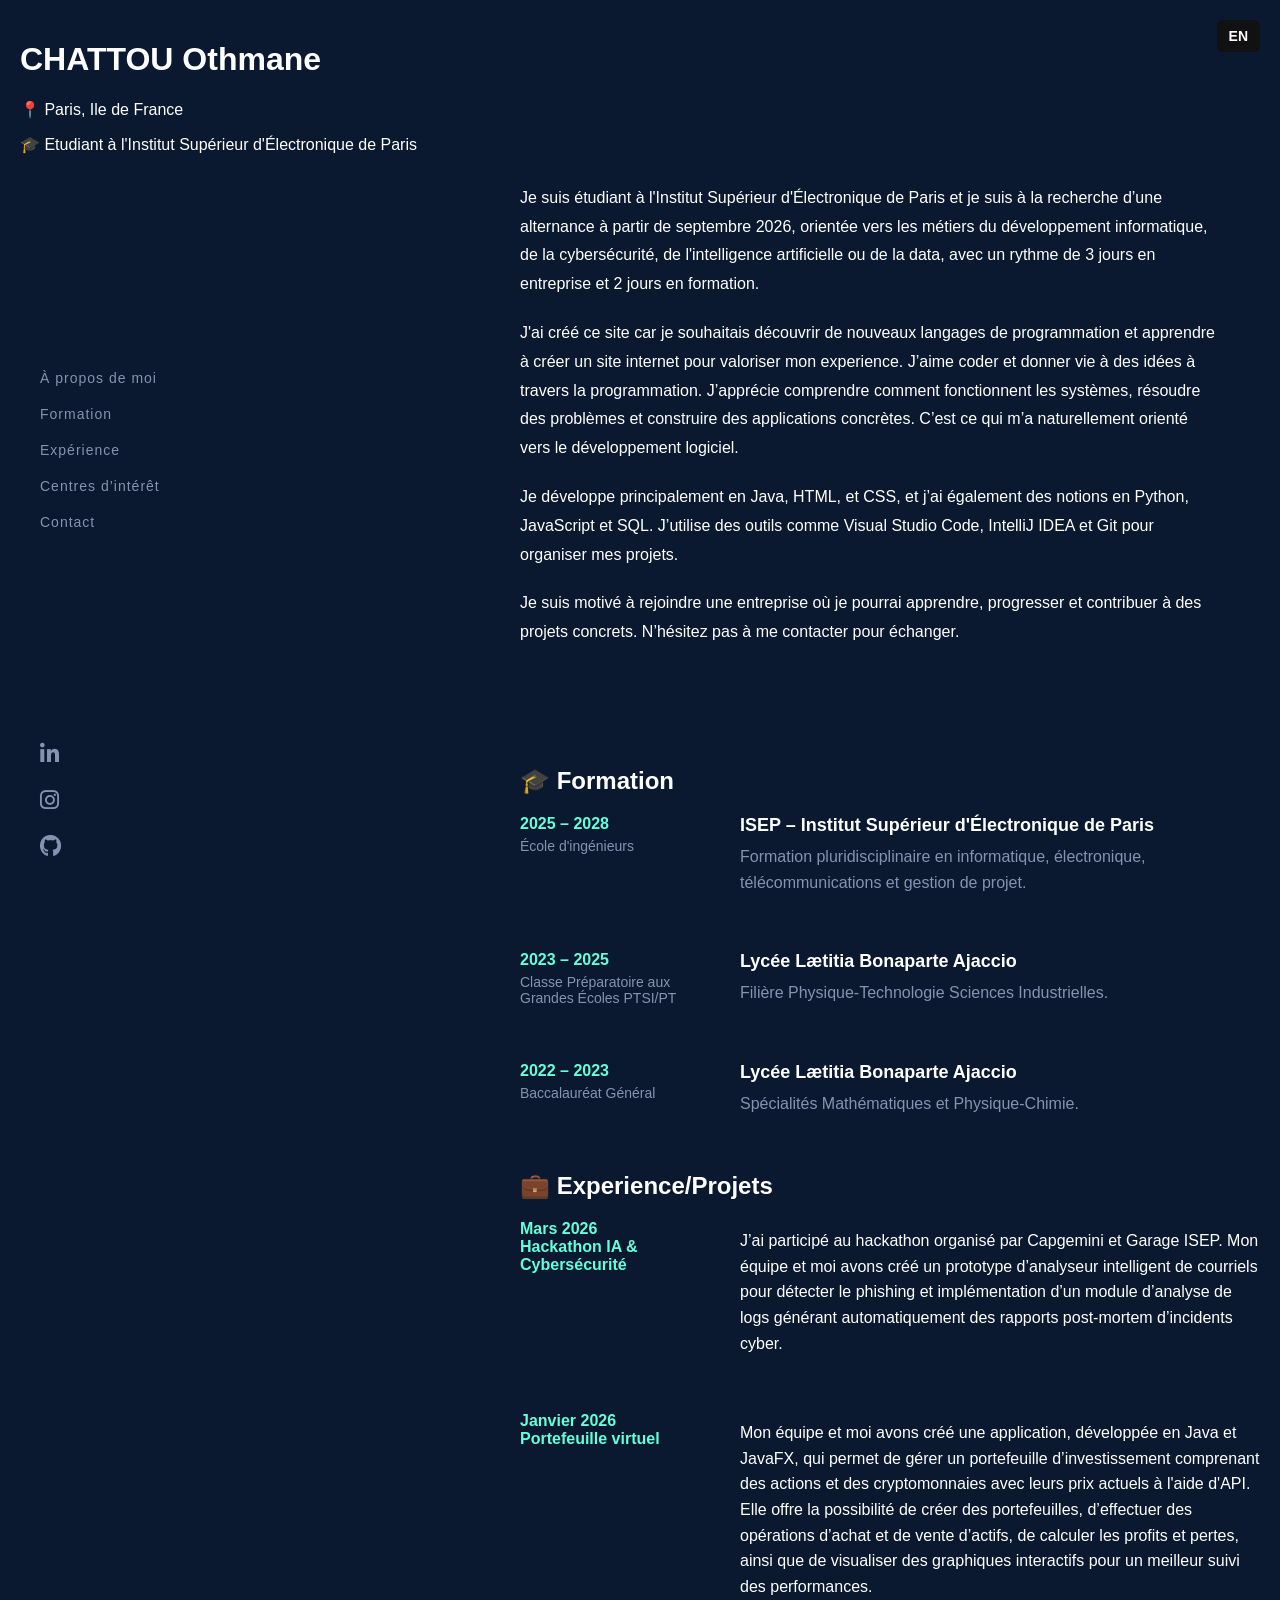
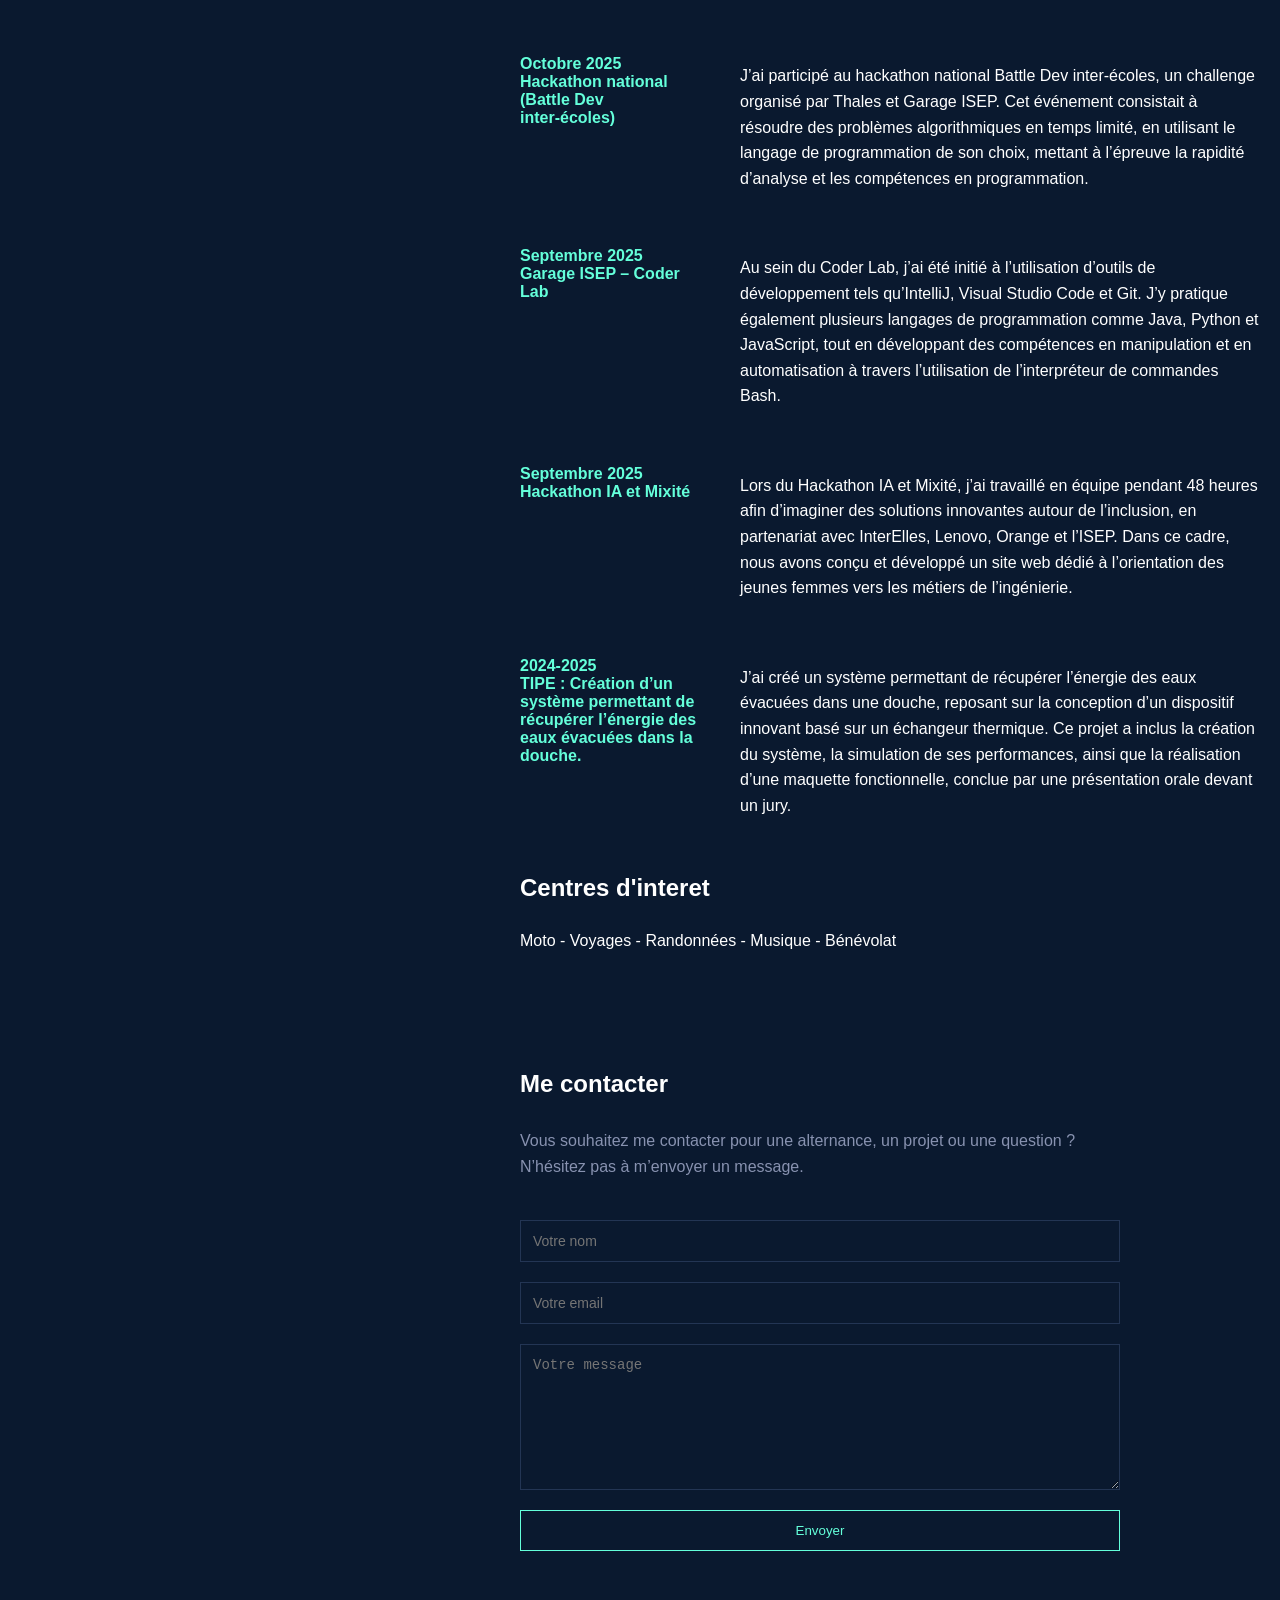
==== commit f0319b24: "Revise content in index.html for personal CV Updated personal information and project descriptions i" ====
--- a/index.html
+++ b/index.html
@@ -49,7 +49,7 @@
                 <section  id="info-personnelle" class="About reveal">
                     <h2 class="section-title"></h2>
                     <div class="about-content">
-                        <p> Je suis étudiant à l'Institut Supérieur d'Électronique de Paris et je suis à la recherche d’une alternance à partir de septembre 2026, orientée vers les métiers du développement informatique, de la cybersécurité, de l'intelligence artificielle ou de la data. </p>
+                        <p> Je suis étudiant à l'Institut Supérieur d'Électronique de Paris et je suis à la recherche d’une alternance à partir de septembre 2026, orientée vers les métiers du développement informatique, de la cybersécurité, de l'intelligence artificielle ou de la data, avec un rythme de 3 jours en entreprise et 2 jours en formation. </p>
                         <p> J'ai créé ce site car je souhaitais découvrir de nouveaux langages de programmation et apprendre à créer un site internet pour valoriser mon experience. J’aime coder et donner vie à des idées à travers la programmation. J’apprécie comprendre comment fonctionnent les systèmes, résoudre des problèmes et construire des applications concrètes. C’est ce qui m’a naturellement orienté vers le développement logiciel.</p>
                         <p>
 Je développe principalement en Java, HTML, et CSS, et j’ai également des notions en Python, JavaScript et SQL. J’utilise des outils comme Visual Studio Code, IntelliJ IDEA et Git pour organiser mes projets.
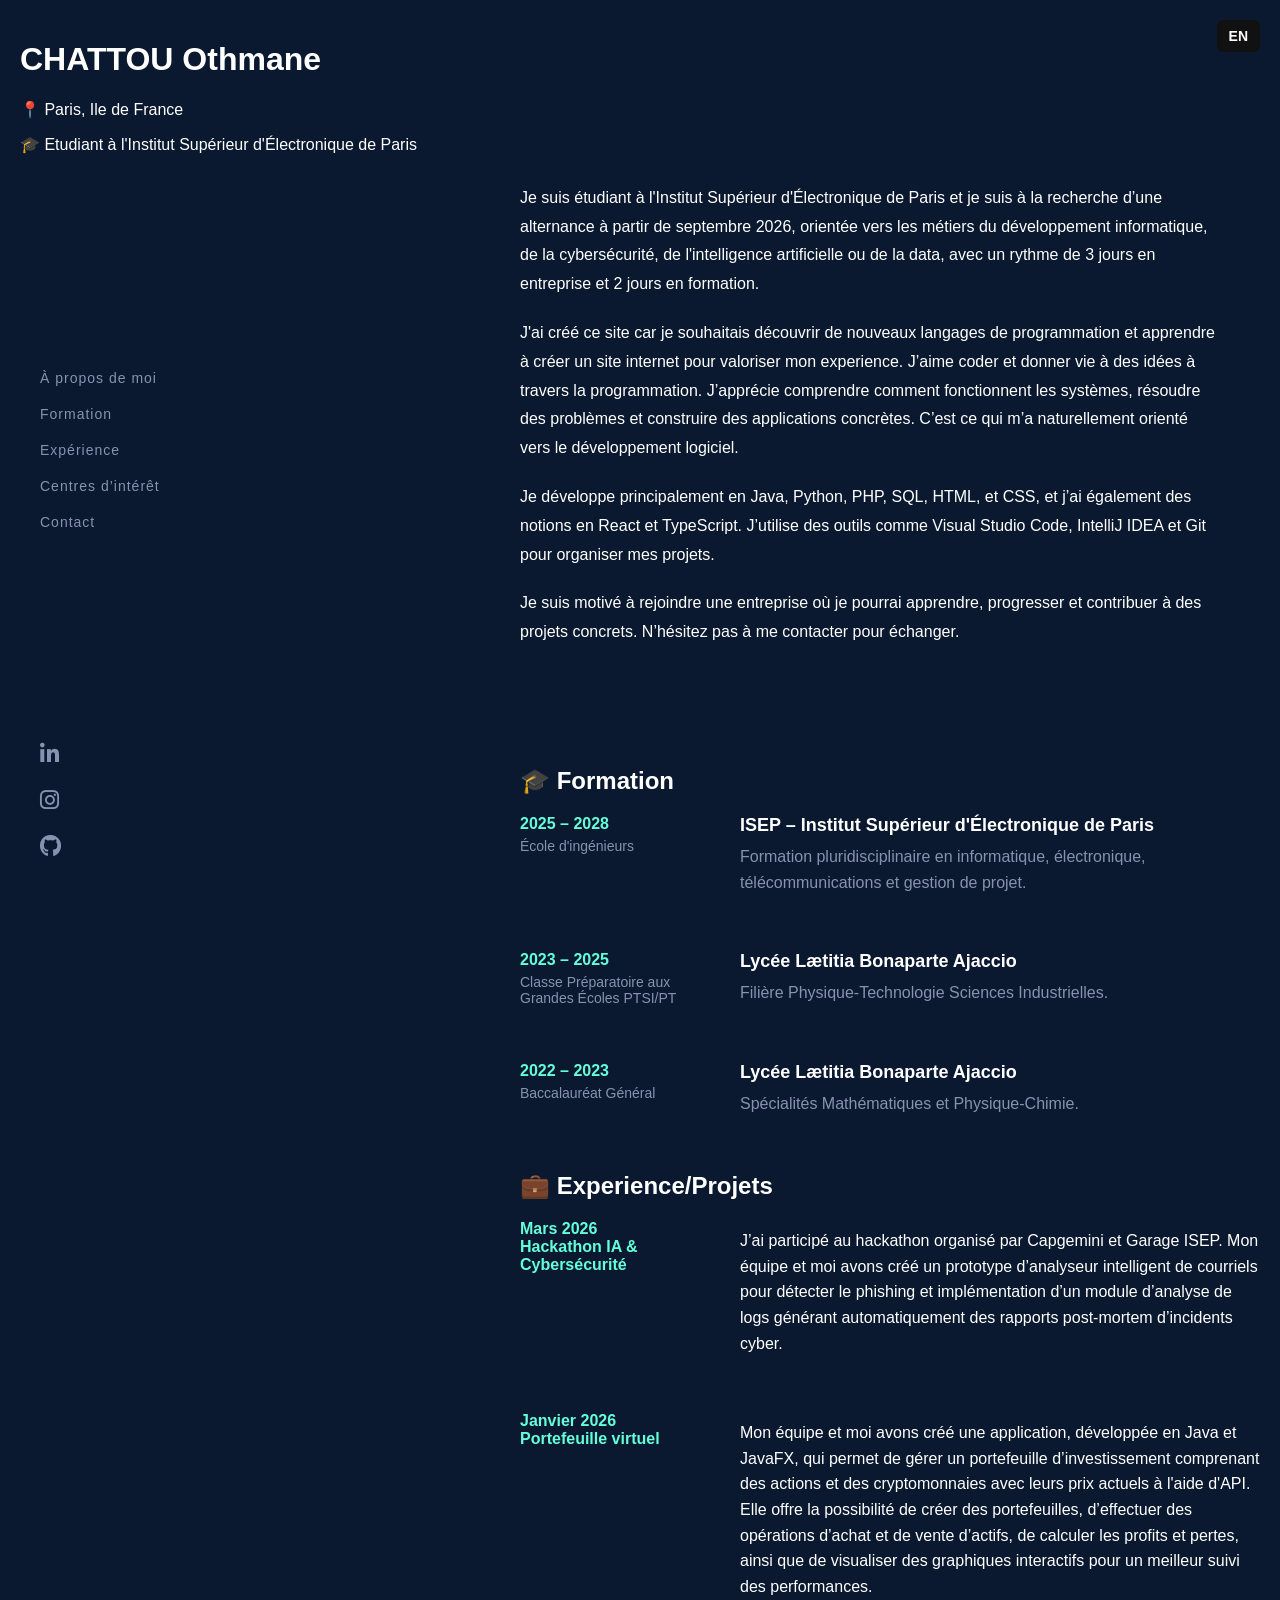
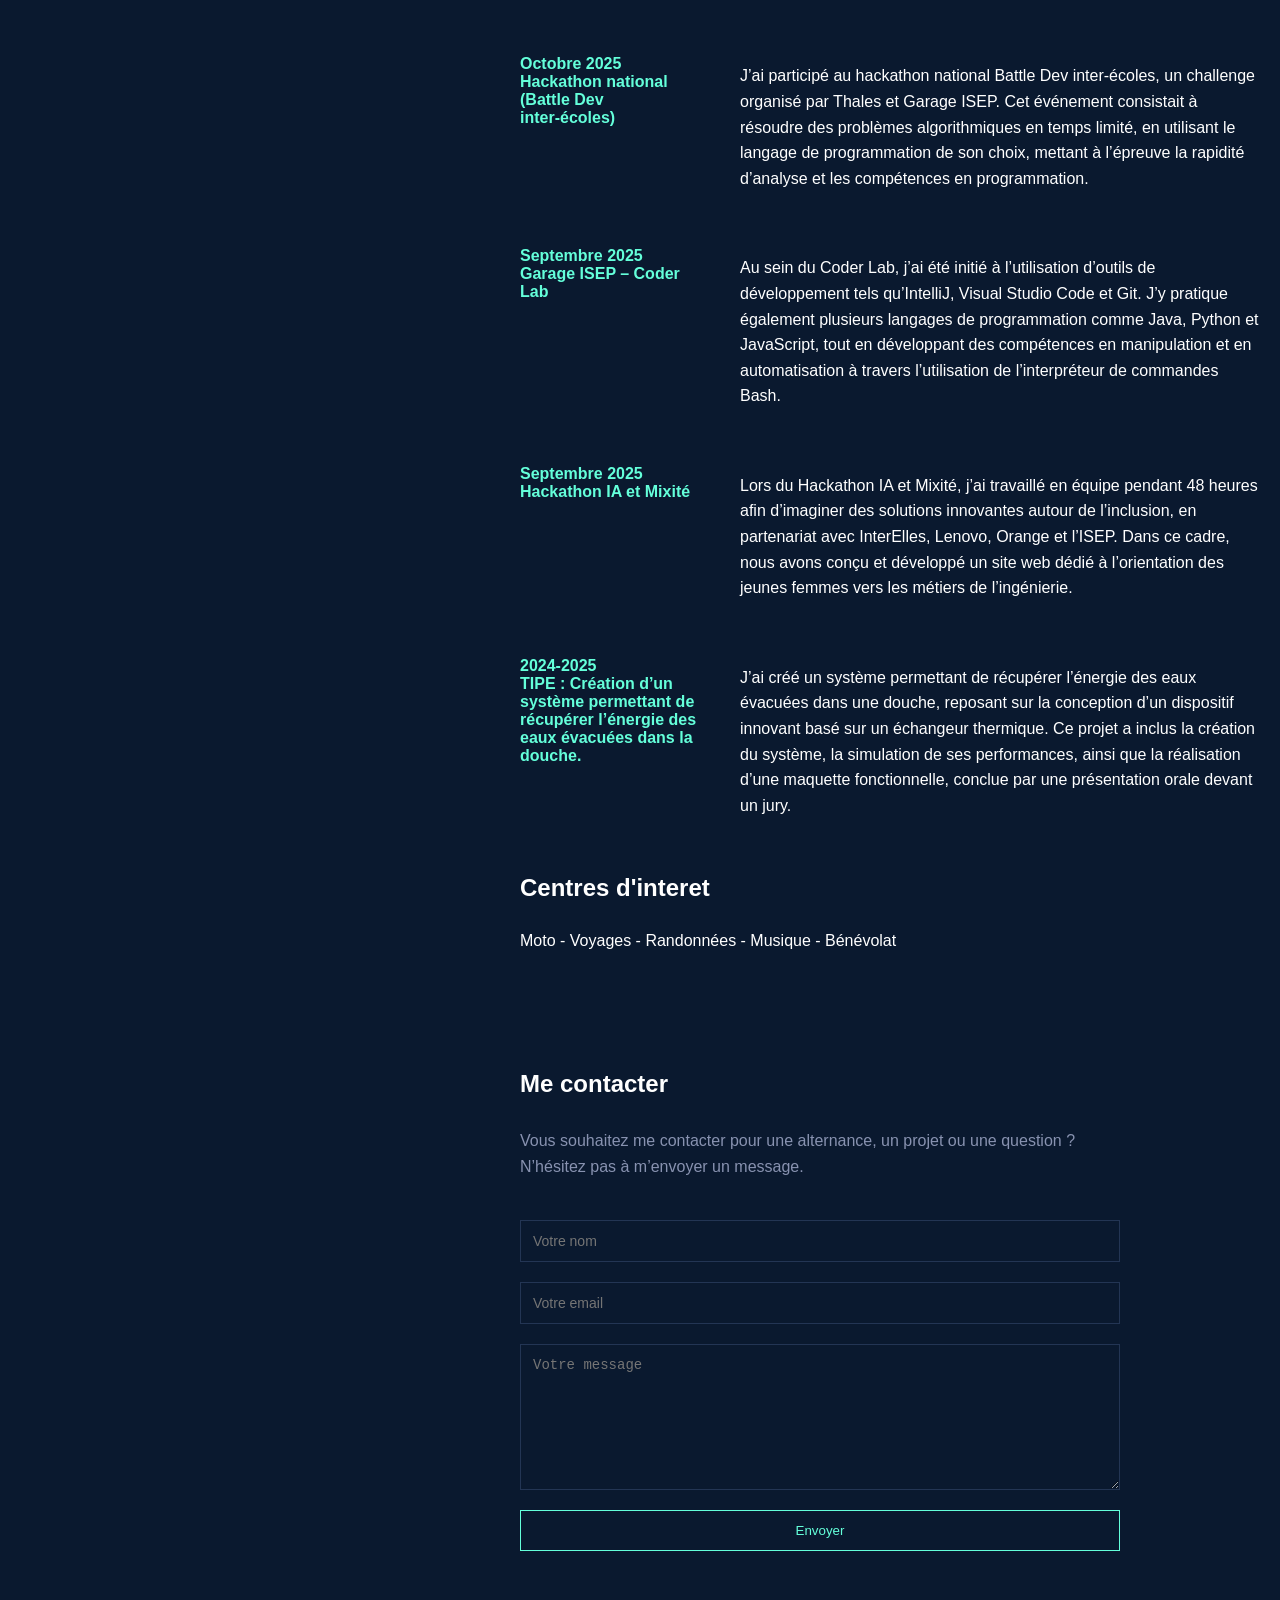
==== commit e19f2fa9: "Revise CV content and update programming skills Updated personal information and project details in " ====
--- a/index.html
+++ b/index.html
@@ -52,7 +52,7 @@
                         <p> Je suis étudiant à l'Institut Supérieur d'Électronique de Paris et je suis à la recherche d’une alternance à partir de septembre 2026, orientée vers les métiers du développement informatique, de la cybersécurité, de l'intelligence artificielle ou de la data, avec un rythme de 3 jours en entreprise et 2 jours en formation. </p>
                         <p> J'ai créé ce site car je souhaitais découvrir de nouveaux langages de programmation et apprendre à créer un site internet pour valoriser mon experience. J’aime coder et donner vie à des idées à travers la programmation. J’apprécie comprendre comment fonctionnent les systèmes, résoudre des problèmes et construire des applications concrètes. C’est ce qui m’a naturellement orienté vers le développement logiciel.</p>
                         <p>
-Je développe principalement en Java, HTML, et CSS, et j’ai également des notions en Python, JavaScript et SQL. J’utilise des outils comme Visual Studio Code, IntelliJ IDEA et Git pour organiser mes projets.
+Je développe principalement en Java, Python, PHP, SQL, HTML, et CSS, et j’ai également des notions en React et TypeScript. J’utilise des outils comme Visual Studio Code, IntelliJ IDEA et Git pour organiser mes projets.
 </p>
                         <p>
 Je suis motivé à rejoindre une entreprise où je pourrai apprendre, progresser et contribuer à des projets concrets. N’hésitez pas à me contacter pour échanger.
